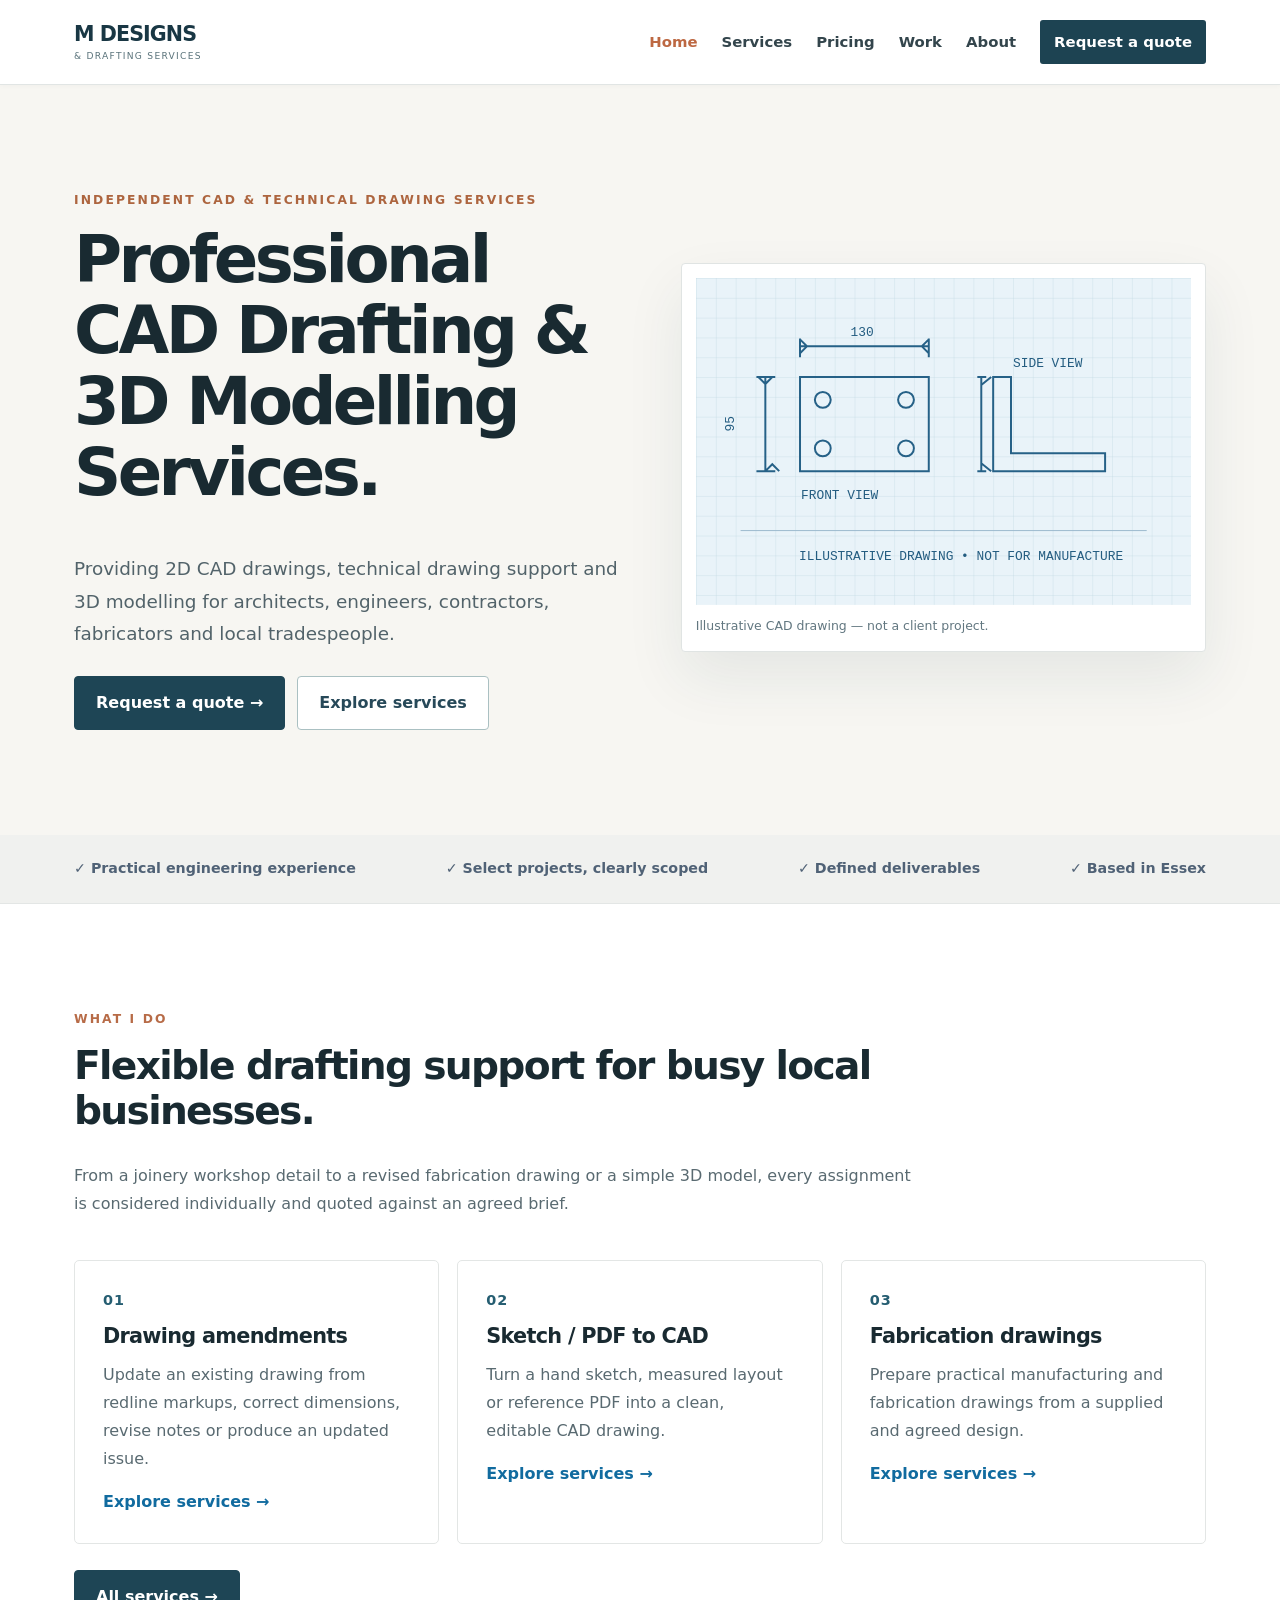
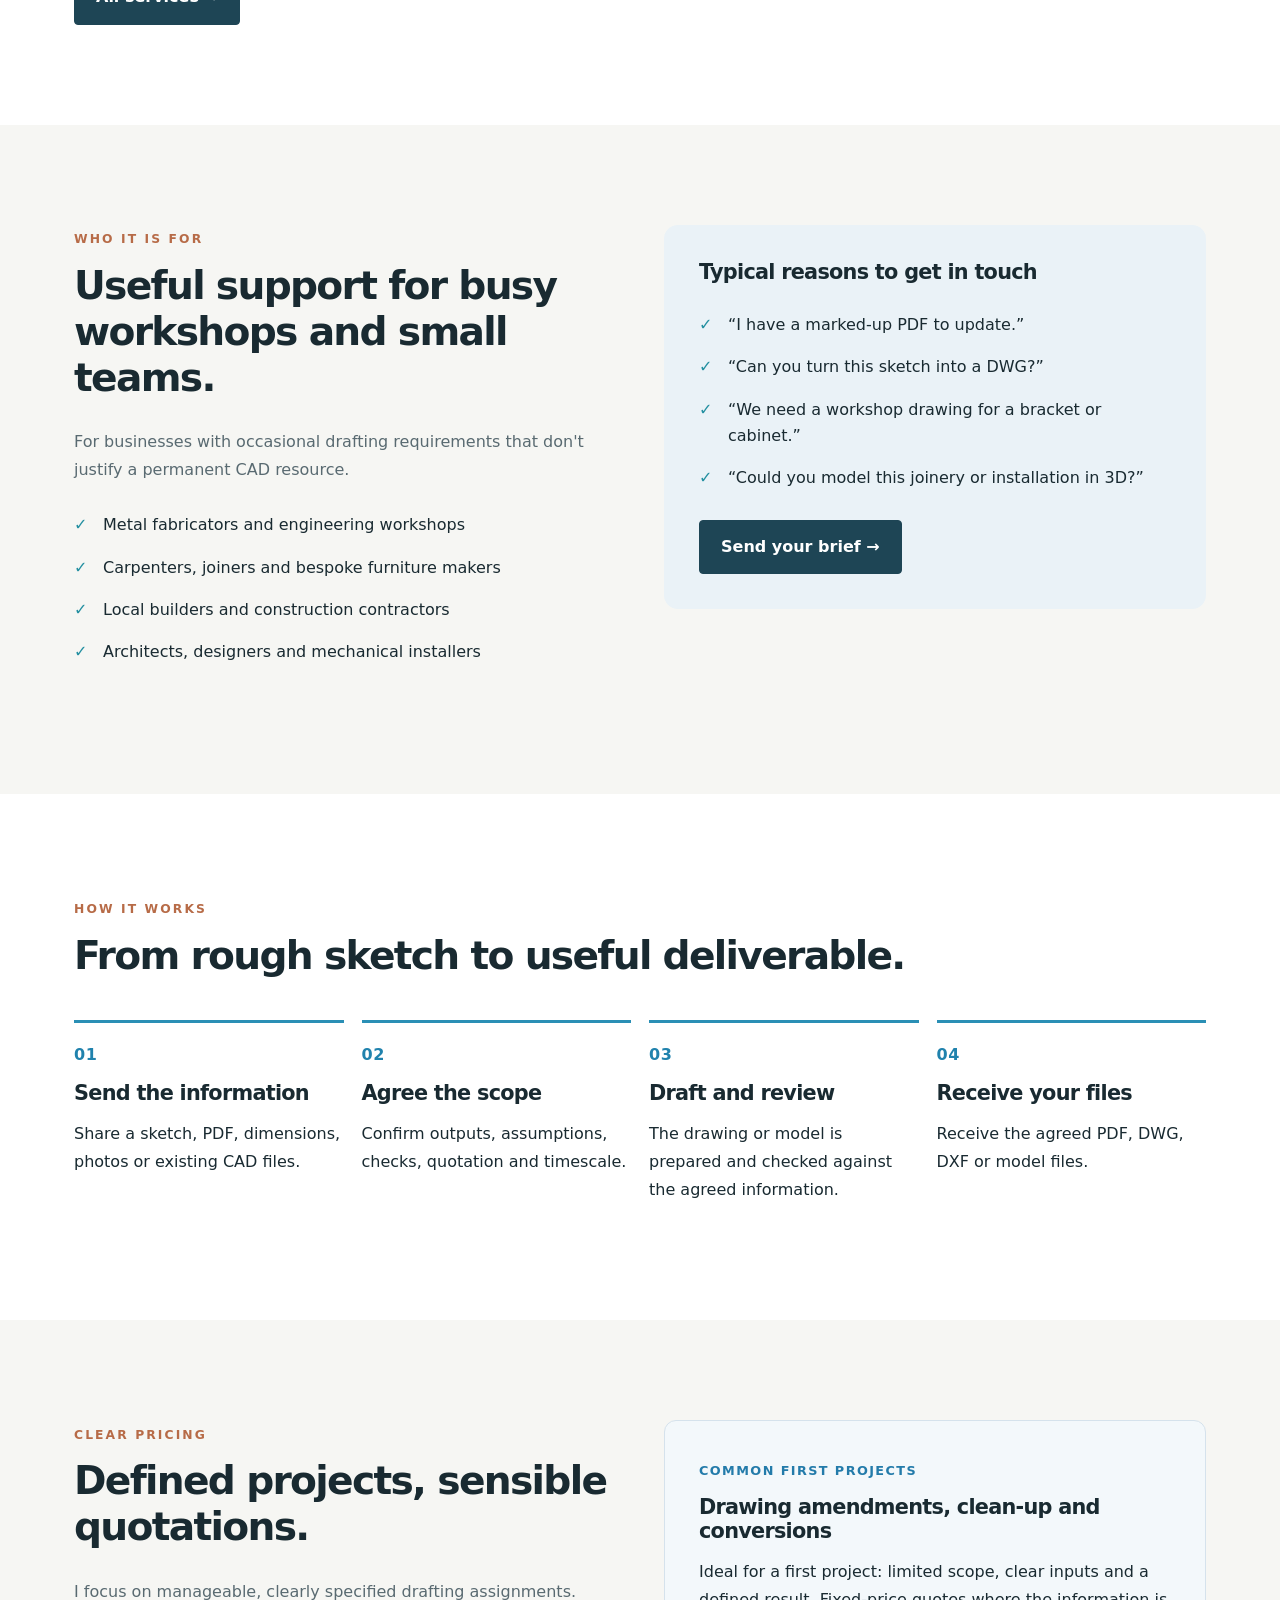
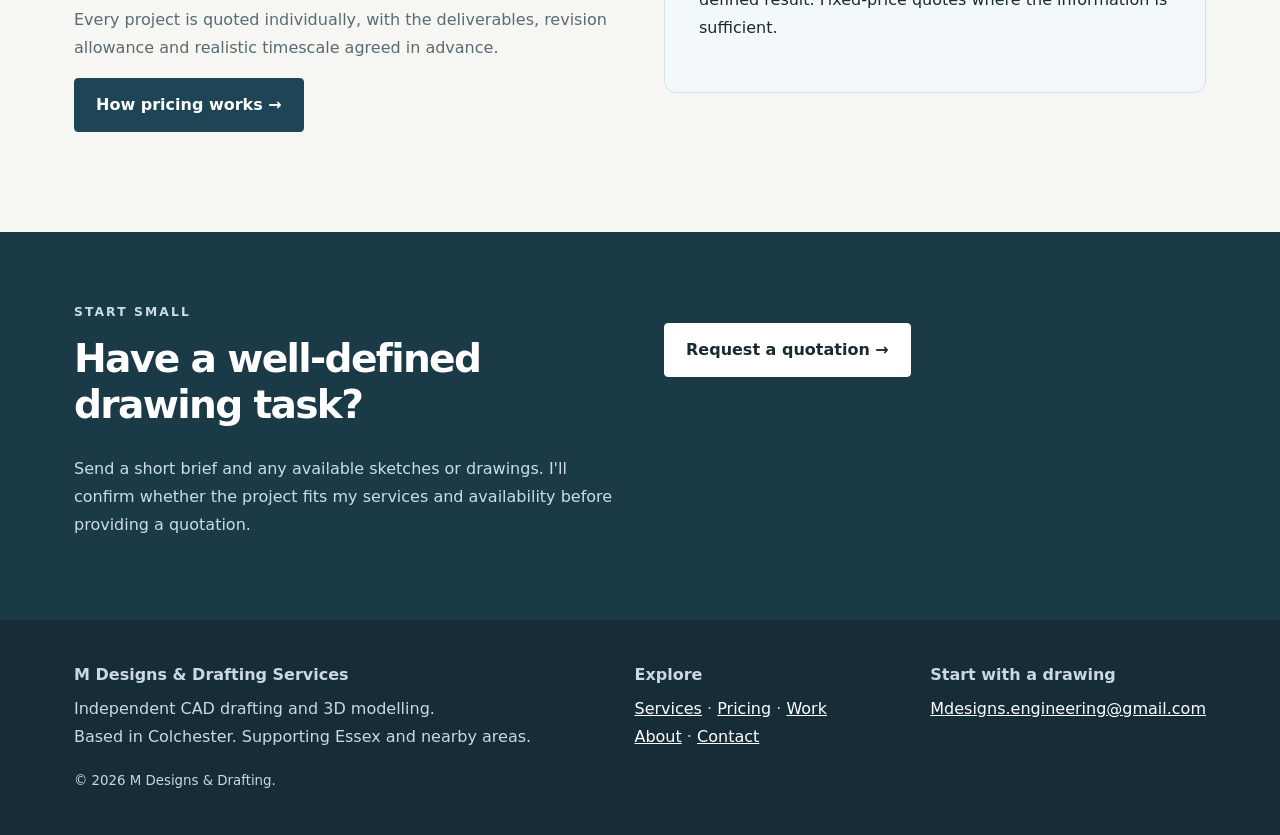
==== index.html @ a8f864fc "Update index.html" ====
<!doctype html>
<html lang="en-GB">

<head>
    <!-- Must stay the first line inside <head> — makes symbols like ✓ → display correctly -->
    <meta charset="utf-8">

<!--
  =====================================================================
  M DESIGNS & DRAFTING — HOME PAGE (index.html)
  =====================================================================
  HOW TO EDIT THIS PAGE
  - Every section is marked with a banner like:   ===== 3. SERVICES =====
  - Use Ctrl+F (Cmd+F on Mac) and search the section name to jump to it.
  - Only change the TEXT between tags, e.g. <h2>change this</h2>
  - Don't delete the < > tags or the class="..." parts — they control the styling.
  - To add another card / list item / step, copy an existing one
    (from its opening tag to its closing tag) and paste it below.

  SECTIONS ON THIS PAGE
    0. Page settings (title, Google description)
    1. Header & menu
    2. Hero (big intro at the top)
    3. Trust bar (ticks strip)
    4. Services (3 cards)
    5. Who it is for
    6. How it works (4 steps)
    7. Pricing teaser
    8. Call to action (dark band)
    9. Footer
  =====================================================================
-->

    <!-- ===== 0. PAGE SETTINGS ===== -->

    <!-- Title shown in the browser tab and Google results -->
    <title>CAD Drafting &amp; 3D Modelling in Essex | M Designs &amp; Drafting</title>

    <!-- Short description shown under the title in Google results -->
    <meta name="description" content="Independent CAD drawing amendments, PDF-to-DWG conversions, fabrication drawings and 3D modelling in Colchester, Essex and nearby areas.">

    <!-- Preview shown when the link is shared (WhatsApp, LinkedIn etc.) -->
    <meta property="og:type" content="website">
    <meta property="og:title" content="CAD Drafting &amp; 3D Modelling in Essex">
    <meta property="og:description" content="Independent CAD drawing amendments, PDF-to-DWG conversions, fabrication drawings and 3D modelling in Colchester, Essex and nearby areas.">
    <meta property="og:url" content="https://m-designs.uk/">

    <!-- Technical settings — leave these alone -->
    <meta name="viewport" content="width=device-width, initial-scale=1">
    <meta name="theme-color" content="#101f31">
    <link rel="canonical" href="https://m-designs.uk/">
    <link rel="stylesheet" href="styles.css">

    <!-- ===== HEADING SIZES ===== -->
    <!-- Adjust these values to change the size of the headings -->

    <style>
        /* Main homepage title */
        .hero h1 {
            font-size: clamp(2.7rem, 5.13vw, 4.86rem);
        }

        /* Section headings */
        h2 {
            font-size: clamp(1.8rem, 3.06vw, 2.7rem);
        }
    </style>

    <script defer src="script.js"></script>
</head>

<body>

    <!-- Accessibility: hidden "skip to content" link for keyboard users — leave alone -->
    <a href="#main"
       style="position:absolute; top:-70px; left:20px; background:white; color:black; z-index:10"
       onfocus="this.style.top='12px'"
       onblur="this.style.top='-70px'">Skip to content</a>


    <!-- ===================================================== -->
    <!-- ===== 1. HEADER & MENU                          ===== -->
    <!-- ===================================================== -->

    <!-- Tip: on other pages, move class="active" to that page's link -->

    <header class="top">
        <div class="container">

            <a href="index.html" class="brand">
                M DESIGNS <span>&amp; Drafting Services</span>
            </a>

            <button type="button" class="menu" aria-expanded="false" aria-label="Toggle navigation">
                Menu ☰
            </button>

            <nav class="nav" aria-label="Main navigation">
                <a href="index.html" class="active">Home</a>
                <a href="services.html">Services</a>
                <a href="pricing.html">Pricing</a>
                <a href="work.html">Work</a>
                <a href="about.html">About</a>
                <a href="contact.html" class="navcta">Request a quote</a>
            </nav>

        </div>
    </header>


    <main id="main">

        <!-- ===================================================== -->
        <!-- ===== 2. HERO (big intro at the top)            ===== -->
        <!-- ===================================================== -->

        <section class="hero">
            <div class="container hero-inner">

                <!-- Left side: text -->

                <div>
                    <p class="eyebrow">
                        Independent CAD &amp; Technical Drawing Services
                    </p>

                    <h1>
                        Professional CAD Drafting &amp; 3D Modelling Services.
                    </h1>

                    <p class="lead">
                        Providing 2D CAD drawings, technical drawing support
                        and 3D modelling for architects, engineers, contractors,
                        fabricators and local tradespeople.
                    </p>

                    <div class="actions">
                        <a href="contact.html" class="btn">Request a quote →</a>
                        <a href="services.html" class="btn ghost">Explore services</a>
                    </div>
                </div>

                <!-- Right side: drawing illustration -->

                <div class="hero-visual">

                    <!-- ---- START OF DRAWING (SVG) — no need to edit ---- -->

                    <svg viewBox="0 0 500 330"
                         xmlns="http://www.w3.org/2000/svg"
                         role="img"
                         aria-label="Illustrative mechanical bracket technical drawing">

                        <defs>
                            <pattern id="grid"
                                     width="20"
                                     height="20"
                                     patternUnits="userSpaceOnUse">

                                <path d="M20 0H0V20"
                                      fill="none"
                                      stroke="#b9d1de"
                                      stroke-width=".6" />
                            </pattern>
                        </defs>

                        <!-- Background + grid -->

                        <rect width="500" height="330" fill="#e9f3f9" />
                        <rect width="500" height="330" fill="url(#grid)" />

                        <!-- Linework -->

                        <g fill="none" stroke="#266187" stroke-width="2">

                            <path d="M105 100h130v95H105z" />

                            <circle cx="128" cy="123" r="8" />
                            <circle cx="212" cy="123" r="8" />
                            <circle cx="128" cy="172" r="8" />
                            <circle cx="212" cy="172" r="8" />

                            <path d="M300 195v-95h18v77h95v18z" />

                            <path d="M105 80v-19m130 19v-19M105 69h130m-130-7l7 7-7 7m130-14l-7 7 7 7M80 100H61m19 95H61m9-95v95m-7-95l7 7 7-7m-7 95l7-7 7 7" />

                            <path d="M288 195v-95m-4 0h9m-9 95h9m5-95l-10 8m0 79l10 8" />

                        </g>

                        <!-- Text labels on the drawing -->

                        <g fill="#235c80" font-family="monospace" font-size="13">

                            <text x="156" y="59">130</text>

                            <text x="38" y="155"
                                  transform="rotate(-90 38 155)">95</text>

                            <text x="320" y="90">SIDE VIEW</text>

                            <text x="106" y="223">FRONT VIEW</text>

                            <text x="104" y="285">
                                ILLUSTRATIVE DRAWING • NOT FOR MANUFACTURE
                            </text>

                        </g>

                        <path d="M45 255h410" stroke="#9bbace" />

                    </svg>

                    <!-- ---- END OF DRAWING ---- -->

                    <p>Illustrative CAD drawing — not a client project.</p>

                </div>

            </div>
        </section>


        <!-- ===================================================== -->
        <!-- ===== 3. TRUST BAR (ticks strip)                ===== -->
        <!-- ===================================================== -->

        <div class="trust">
            <div class="container">

                <span>✓ Practical engineering experience</span>
                <span>✓ Select projects, clearly scoped</span>
                <span>✓ Defined deliverables</span>
                <span>✓ Based in Essex</span>

            </div>
        </div>


        <!-- ===================================================== -->
        <!-- ===== 4. SERVICES (3 cards)                     ===== -->
        <!-- ===================================================== -->

        <section class="section">
            <div class="container">

                <div class="section-head">

                    <p class="eyebrow">What I do</p>

                    <h2>
                        Flexible drafting support for busy local businesses.
                    </h2>

                    <p class="muted">
                        From a joinery workshop detail to a revised fabrication
                        drawing or a simple 3D model, every assignment is
                        considered individually and quoted against an agreed brief.
                    </p>

                </div>

                <div class="cards">

                    <!-- Card 1 -->

                    <article class="card">

                        <div class="number">01</div>

                        <h3>Drawing amendments</h3>

                        <p>
                            Update an existing drawing from redline markups,
                            correct dimensions, revise notes or produce
                            an updated issue.
                        </p>

                        <a class="more" href="services.html">
                            Explore services →
                        </a>

                    </article>

                    <!-- Card 2 -->

                    <article class="card">

                        <div class="number">02</div>

                        <h3>Sketch / PDF to CAD</h3>

                        <p>
                            Turn a hand sketch, measured layout or reference
                            PDF into a clean, editable CAD drawing.
                        </p>

                        <a class="more" href="services.html">
                            Explore services →
                        </a>

                    </article>

                    <!-- Card 3 -->

                    <article class="card">

                        <div class="number">03</div>

                        <h3>Fabrication drawings</h3>

                        <p>
                            Prepare practical manufacturing and fabrication
                            drawings from a supplied and agreed design.
                        </p>

                        <a class="more" href="services.html">
                            Explore services →
                        </a>

                    </article>

                </div>

                <div class="actions">
                    <a href="services.html" class="btn">All services →</a>
                </div>

            </div>
        </section>


        <!-- ===================================================== -->
        <!-- ===== 5. WHO IT IS FOR                          ===== -->
        <!-- ===================================================== -->

        <section class="section alt">
            <div class="container grid2">

                <!-- Left column -->

                <div>

                    <p class="eyebrow">Who it is for</p>

                    <h2>
                        Useful support for busy workshops and small teams.
                    </h2>

                    <p class="muted">
                        For businesses with occasional drafting requirements
                        that don't justify a permanent CAD resource.
                    </p>

                    <ul class="ticks">

                        <li>Metal fabricators and engineering workshops</li>

                        <li>Carpenters, joiners and bespoke furniture makers</li>

                        <li>Local builders and construction contractors</li>

                        <li>Architects, designers and mechanical installers</li>

                    </ul>

                </div>

                <!-- Right column (shaded box) -->

                <div class="band">

                    <h3>Typical reasons to get in touch</h3>

                    <ul class="ticks">

                        <li>“I have a marked-up PDF to update.”</li>

                        <li>“Can you turn this sketch into a DWG?”</li>

                        <li>“We need a workshop drawing for a bracket or cabinet.”</li>

                        <li>“Could you model this joinery or installation in 3D?”</li>

                    </ul>

                    <a class="btn" href="contact.html">
                        Send your brief →
                    </a>

                </div>

            </div>
        </section>


        <!-- ===================================================== -->
        <!-- ===== 6. HOW IT WORKS (4 steps)                 ===== -->
        <!-- ===================================================== -->

        <section class="section">
            <div class="container">

                <div class="section-head">

                    <p class="eyebrow">How it works</p>

                    <h2>From rough sketch to useful deliverable.</h2>

                </div>

                <div class="steps">

                    <!-- Step 1 -->

                    <div class="step">

                        <h3>Send the information</h3>

                        <p>
                            Share a sketch, PDF, dimensions, photos
                            or existing CAD files.
                        </p>

                    </div>

                    <!-- Step 2 -->

                    <div class="step">

                        <h3>Agree the scope</h3>

                        <p>
                            Confirm outputs, assumptions, checks,
                            quotation and timescale.
                        </p>

                    </div>

                    <!-- Step 3 -->

                    <div class="step">

                        <h3>Draft and review</h3>

                        <p>
                            The drawing or model is prepared and checked
                            against the agreed information.
                        </p>

                    </div>

                    <!-- Step 4 -->

                    <div class="step">

                        <h3>Receive your files</h3>

                        <p>
                            Receive the agreed PDF, DWG, DXF or model files.
                        </p>

                    </div>

                </div>

            </div>
        </section>


        <!-- ===================================================== -->
        <!-- ===== 7. PRICING TEASER                         ===== -->
        <!-- ===================================================== -->

        <section class="section alt">
            <div class="container grid2">

                <!-- Left column -->

                <div>

                    <p class="eyebrow">Clear pricing</p>

                    <h2>Defined projects, sensible quotations.</h2>

                    <p class="muted">
                        I focus on manageable, clearly specified drafting
                        assignments. Every project is quoted individually,
                        with the deliverables, revision allowance and
                        realistic timescale agreed in advance.
                    </p>

                    <a class="btn" href="pricing.html">
                        How pricing works →
                    </a>

                </div>

                <!-- Right column (box) -->

                <div class="contactbox">

                    <p class="label">Common first projects</p>

                    <h3>Drawing amendments, clean-up and conversions</h3>

                    <p>
                        Ideal for a first project: limited scope,
                        clear inputs and a defined result. Fixed-price
                        quotes where the information is sufficient.
                    </p>

                </div>

            </div>
        </section>


        <!-- ===================================================== -->
        <!-- ===== 8. CALL TO ACTION (dark band)             ===== -->
        <!-- ===================================================== -->

        <section class="cta">
            <div class="container grid2">

                <div>

                    <p class="eyebrow">Start small</p>

                    <h2>Have a well-defined drawing task?</h2>

                    <p>
                        Send a short brief and any available sketches
                        or drawings. I'll confirm whether the project
                        fits my services and availability before
                        providing a quotation.
                    </p>

                </div>

                <div class="actions">

                    <a class="btn light" href="contact.html">
                        Request a quotation →
                    </a>

                </div>

            </div>
        </section>

    </main>


    <!-- ===================================================== -->
    <!-- ===== 9. FOOTER                                 ===== -->
    <!-- ===================================================== -->

    <footer class="footer">
        <div class="container footer-inner">

            <!-- Column 1: business name -->

            <div>

                <strong>M Designs &amp; Drafting Services</strong>

                <p>
                    Independent CAD drafting and 3D modelling.<br>
                    Based in Colchester. Supporting Essex and nearby areas.
                </p>

                <!-- The year updates automatically (script.js) -->

                <small>
                    © <span id="year">2026</span> M Designs &amp; Drafting.
                </small>

            </div>

            <!-- Column 2: links -->

            <div>

                <strong>Explore</strong>

                <p>
                    <a href="services.html">Services</a> ·
                    <a href="pricing.html">Pricing</a> ·
                    <a href="work.html">Work</a><br>
                    <a href="about.html">About</a> ·
                    <a href="contact.html">Contact</a>
                </p>

            </div>

            <!-- Column 3: email -->

            <div>

                <strong>Start with a drawing</strong>

                <p>
                    <a href="mailto:Mdesigns.engineering@gmail.com">
                        Mdesigns.engineering@gmail.com
                    </a>
                </p>

            </div>

        </div>
    </footer>

</body>

</html>
---- styles.css ----
:root{--bg:#f5f7fa;--white:#fff;--ink:#182638;--muted:#526276;--navy:#101f31;--blue:#2972a5;--accent:#6ac7cc;--line:#dfe6ed;--max:1160px}*{box-sizing:border-box}html{scroll-behavior:smooth}body{margin:0;color:var(--ink);font:16px/1.65 system-ui,-apple-system,'Segoe UI',sans-serif;background:var(--white)}a{color:inherit}a:focus-visible,button:focus-visible{outline:3px solid var(--accent);outline-offset:3px}.container{max-width:var(--max);margin:auto;padding:0 24px}.eyebrow{text-transform:uppercase;letter-spacing:.16em;font-weight:800;color:#237baa;font-size:.76rem}h1,h2,h3{line-height:1.17;letter-spacing:-.035em;margin:0 0 .7em}h1{font-size:clamp(2.45rem,5.8vw,5.1rem);max-width:830px}h2{font-size:clamp(2rem,3.4vw,3rem)}h3{font-size:1.3rem}p{margin:.4em 0 1em}.lead{font-size:1.18rem;max-width:660px;color:#d2e1ef}.muted{color:var(--muted)}.btn{display:inline-flex;align-items:center;gap:.55rem;border-radius:7px;background:var(--blue);color:white;text-decoration:none;padding:12px 20px;font-weight:750;border:1px solid var(--blue)}.btn:hover{background:#185a8b}.btn.ghost{background:transparent;border-color:#7a95b2}.btn.ghost:hover{background:#203a55}.btn.light{color:var(--ink);background:white;border-color:white}.actions{display:flex;gap:12px;flex-wrap:wrap;margin-top:26px}.top{background:var(--navy);position:sticky;top:0;z-index:5;border-bottom:1px solid #29435d}.top .container{min-height:76px;display:flex;justify-content:space-between;align-items:center;gap:20px}.brand{font-weight:850;letter-spacing:-.03em;text-decoration:none;color:#fff;font-size:1.15rem;line-height:1.1}.brand span{display:block;font-weight:450;letter-spacing:.16em;text-transform:uppercase;font-size:.57rem;color:#b5c6d7;margin-top:5px}.nav{display:flex;gap:24px;align-items:center}.nav a{text-decoration:none;color:#dce8f4;font-size:.93rem;font-weight:600}.nav a.active,.nav a:hover{color:#7ed4e5}.nav .navcta{color:#fff;background:#236b9b;padding:10px 14px;border-radius:6px}.menu{display:none;color:white;background:none;border:1px solid #8194a7;border-radius:4px;padding:8px 11px}.hero{background:radial-gradient(circle at 90% 8%,#285277 0,transparent 35%),linear-gradient(125deg,#101f31,#182f49);color:#fff;padding:100px 0 86px;overflow:hidden}.hero-inner{display:grid;grid-template-columns:1.2fr .8fr;align-items:center;gap:55px}.hero .eyebrow{color:#8ce1e8}.hero-visual{border:1px solid #50718b;background:#203850;border-radius:16px;padding:22px;box-shadow:0 20px 55px #030b1566}.hero-visual svg{width:100%;display:block}.hero-visual p{font-size:.78rem;color:#bdd1e2;margin:10px 0 0}.trust{border-bottom:1px solid var(--line);background:#f8fafc}.trust .container{display:flex;gap:32px;flex-wrap:wrap;padding-top:22px;padding-bottom:22px;color:#506276;font-size:.89rem;font-weight:700}.section{padding:88px 0}.section.alt{background:var(--bg)}.section.navy{background:var(--navy);color:#fff}.section-head{max-width:750px;margin-bottom:32px}.cards{display:grid;grid-template-columns:repeat(3,1fr);gap:18px}.card{background:white;border:1px solid var(--line);padding:28px;border-radius:12px;box-shadow:0 12px 35px #11253d08}.card h3{margin:12px 0}.card p{color:var(--muted)}.card .number{color:var(--blue);font-weight:900;font-size:.9rem;letter-spacing:.07em}.card a.more{color:#116b9f;font-weight:750;text-decoration:none}.card a.more:hover{text-decoration:underline}.grid2{display:grid;grid-template-columns:1fr 1fr;gap:48px;align-items:start}.ticks{list-style:none;margin:20px 0;padding:0}.ticks li{padding:8px 0 8px 29px;position:relative}.ticks li:before{content:'✓';font-weight:900;color:#238fa0;position:absolute;left:0}.steps{counter-reset:step;display:grid;grid-template-columns:repeat(4,1fr);gap:18px}.step{border-top:3px solid #2a8fb5;padding-top:19px}.step:before{counter-increment:step;content:'0' counter(step);display:block;font-weight:900;color:#2082ad;letter-spacing:.04em;margin-bottom:12px}.price{font-weight:850;font-size:2rem;color:#102f4f}.note{font-size:.88rem;color:#65758a}.band{background:#eaf2f7;padding:35px;border-radius:14px}.cta{background:#12314c;color:white;padding:65px 0}.cta p{color:#cadce9}.footer{background:#0b1725;color:#cbd7e3;padding:42px 0}.footer a{color:#fff}.footer-inner{display:flex;justify-content:space-between;gap:25px;flex-wrap:wrap}.subhero{background:linear-gradient(110deg,#112236,#1e4567);padding:80px 0;color:white}.subhero h1{font-size:clamp(2.3rem,5vw,4rem)}.subhero p{color:#d4e1ef;max-width:710px;font-size:1.12rem}.breadcrumb{font-size:.8rem;color:#acc9de;margin-bottom:25px}.breadcrumb a{color:inherit}.pill{display:inline-block;background:#e4f2f4;color:#16657d;border-radius:50px;padding:5px 12px;font-weight:750;font-size:.79rem}.mini{font-size:.86rem;color:#718095}details{background:white;border:1px solid var(--line);border-radius:9px;margin:10px 0;padding:19px 22px}summary{font-weight:750;cursor:pointer}details p{color:var(--muted)}.contactbox{padding:34px;background:#f3f8fb;border:1px solid #d5e2ec;border-radius:12px}.email{font-weight:850;color:#176a9b;overflow-wrap:anywhere}.mock-drawing{width:100%;background:#eef5fa;border:1px solid #dce7ee;border-radius:12px;display:block}.label{font-size:.8rem;font-weight:800;color:#237baa;text-transform:uppercase;letter-spacing:.11em}.legal{font-size:.86rem;color:#66758a}.scope{border-left:4px solid #2c8eaa;padding:10px 0 10px 22px;background:#f3f8fb;margin-top:22px}.portfolio{display:grid;grid-template-columns:repeat(2,1fr);gap:22px}.portfolio .card{padding:0;overflow:hidden}.portfolio .copy{padding:22px}.portfolio .drawing-preview{padding:20px;background:#e9f2f8}.portfolio .drawing-preview svg{display:block;width:100%}@media(max-width:900px){.hero-inner,.grid2{grid-template-columns:1fr}.hero-visual{max-width:530px}.cards,.steps{grid-template-columns:repeat(2,1fr)}}@media(max-width:650px){.container{padding:0 18px}.top .container{min-height:65px}.menu{display:block}.nav{display:none;position:absolute;left:0;right:0;top:65px;flex-direction:column;align-items:stretch;background:#122b44;padding:20px;gap:14px}.nav.open{display:flex}.nav a{padding:7px}.hero{padding:64px 0}.section{padding:58px 0}.cards,.steps,.portfolio{grid-template-columns:1fr}.trust .container{gap:12px}.band{padding:22px}}

/* Reference-inspired editorial direction: light, crisp, image led. Original styling. */
:root{--ink:#192a31;--muted:#596a71;--navy:#17303d;--blue:#255d71;--accent:#c47550;--bg:#f5f4f1;--line:#e3e6e5;--max:1180px}
body{font-family:Inter,ui-sans-serif,system-ui,-apple-system,"Segoe UI",sans-serif;background:#fff;color:var(--ink)}
.top{background:#fff;border-bottom:1px solid #e1e5e4;box-shadow:0 1px 5px #12253008}
.top .container{min-height:84px}
.brand{font-size:1.29rem;color:#193744;letter-spacing:-.045em}.brand span{color:#59727a;letter-spacing:.14em}
.nav a{color:#33454c}.nav a.active,.nav a:hover{color:#bd6842}.nav .navcta{background:#1d4352;color:#fff;border-radius:3px}
.eyebrow{color:#b76b47;font-size:.77rem;letter-spacing:.17em}
h1{letter-spacing:-.055em;line-height:1.08}h2{letter-spacing:-.043em}p{line-height:1.75}
.hero{background:#f7f6f2;color:var(--ink);padding:100px 0 105px}
.hero h1{font-size:clamp(3.0rem,5.7vw,5.4rem);max-width:850px}
.hero .eyebrow{color:#ad653f}.hero .lead{color:#52636a;font-size:1.15rem}
.hero-inner{grid-template-columns:1.02fr .98fr;gap:60px}
.hero-visual{border:1px solid #e0e4e3;background:#fff;padding:14px;border-radius:4px;box-shadow:0 26px 60px #18394515}
.hero-visual p{color:#627780}.btn{border-radius:4px;background:#1e4555;border-color:#1e4555;box-shadow:none;padding:13px 21px}.btn.ghost{border:1px solid #aac0c2;color:#274959;background:#fff}.btn.ghost:hover{background:#e6edef}
.trust{background:#f0f1ef}.trust .container{justify-content:space-between}
.section{padding:100px 0}.section.alt{background:#f6f6f3}.section-head{max-width:850px;margin-bottom:42px}
.card{border-radius:5px;box-shadow:none}.card:hover{box-shadow:0 14px 32px #1b37400f}
.subhero{background:#f5f4f1;color:var(--ink);padding:84px 0 90px}.subhero p{color:#53666d}.subhero h1{font-size:clamp(3rem,6vw,5rem);max-width:900px}.breadcrumb{color:#637982}
.cta{background:#1b3a48}.footer{background:#162d38}
/* Image-led services page */
.reference-hero{background:#f7f6f2;padding:82px 0 92px}
.reference-layout{display:grid;grid-template-columns:1.05fr .95fr;gap:65px;align-items:center}
.reference-hero h1{font-size:clamp(3.1rem,5.2vw,5.1rem);max-width:720px;margin:.24em 0}
.reference-hero .intro{font-size:1.17rem;color:#5a696e;max-width:640px}
.reference-hero .hero-picture{background:#e7eceb;border:1px solid #d6dfdf;box-shadow:0 26px 55px #243c4618;padding:12px;position:relative}
.reference-hero .hero-picture img{display:block;width:100%}.reference-hero .picture-label{position:absolute;bottom:20px;left:20px;background:#fff;padding:8px 12px;color:#45606d;font-size:.77rem;font-weight:700;letter-spacing:.06em}
.service-section{padding:94px 0}.service-head{max-width:750px;margin-bottom:38px}.service-head h2{font-size:clamp(2.2rem,4vw,3.5rem);margin:.2em 0}
.service-gallery{display:grid;grid-template-columns:repeat(3,1fr);gap:28px}
.service-tile{border:1px solid #e2e5e5;background:#fff;overflow:hidden;display:flex;flex-direction:column}
.service-tile img{width:100%;display:block;aspect-ratio:440/320;object-fit:cover;background:#eff3f3}
.service-tile .tile-copy{padding:25px 25px 29px;display:flex;flex-direction:column;flex:1}
.service-tile .tile-copy h3{font-size:1.36rem;letter-spacing:-.025em;margin:0 0 9px}
.service-tile .tile-copy p{font-size:.94rem;color:#56686f;margin:0 0 15px}
.service-tile ul{padding:0;margin:0 0 22px;list-style:none;color:#41545d;font-size:.86rem}
.service-tile li{padding:4px 0 4px 16px;position:relative}.service-tile li:before{content:'•';position:absolute;left:0;color:#b36947}
.service-tile a{margin-top:auto;color:#a45431;font-weight:800;font-size:.92rem;text-decoration:none}
.service-tile a:hover{text-decoration:underline}
.steps-area{background:#f5f4f1;padding:88px 0}.steps-area .steps{margin-top:38px}.steps-area .step{border-color:#b96b47}
.brief-panel{display:grid;grid-template-columns:1fr 1fr;gap:65px;align-items:center;padding:80px 0}
.brief-panel h2{font-size:clamp(2.1rem,3.5vw,3.5rem)}
@media(max-width:900px){.reference-layout{grid-template-columns:1fr}.reference-hero .hero-picture{max-width:650px}.service-gallery{grid-template-columns:repeat(2,1fr)}.hero-inner{grid-template-columns:1fr}}
@media(max-width:650px){.top .container{min-height:66px}.menu{color:#163543;border-color:#abbec0}.nav{background:#fff;border-bottom:1px solid #ddd}.nav a{color:#203e4b}.hero,.reference-hero{padding:55px 0}.reference-layout{gap:30px}.service-section{padding:58px 0}.service-gallery{grid-template-columns:1fr}.brief-panel{grid-template-columns:1fr;gap:20px}.section{padding:64px 0}}
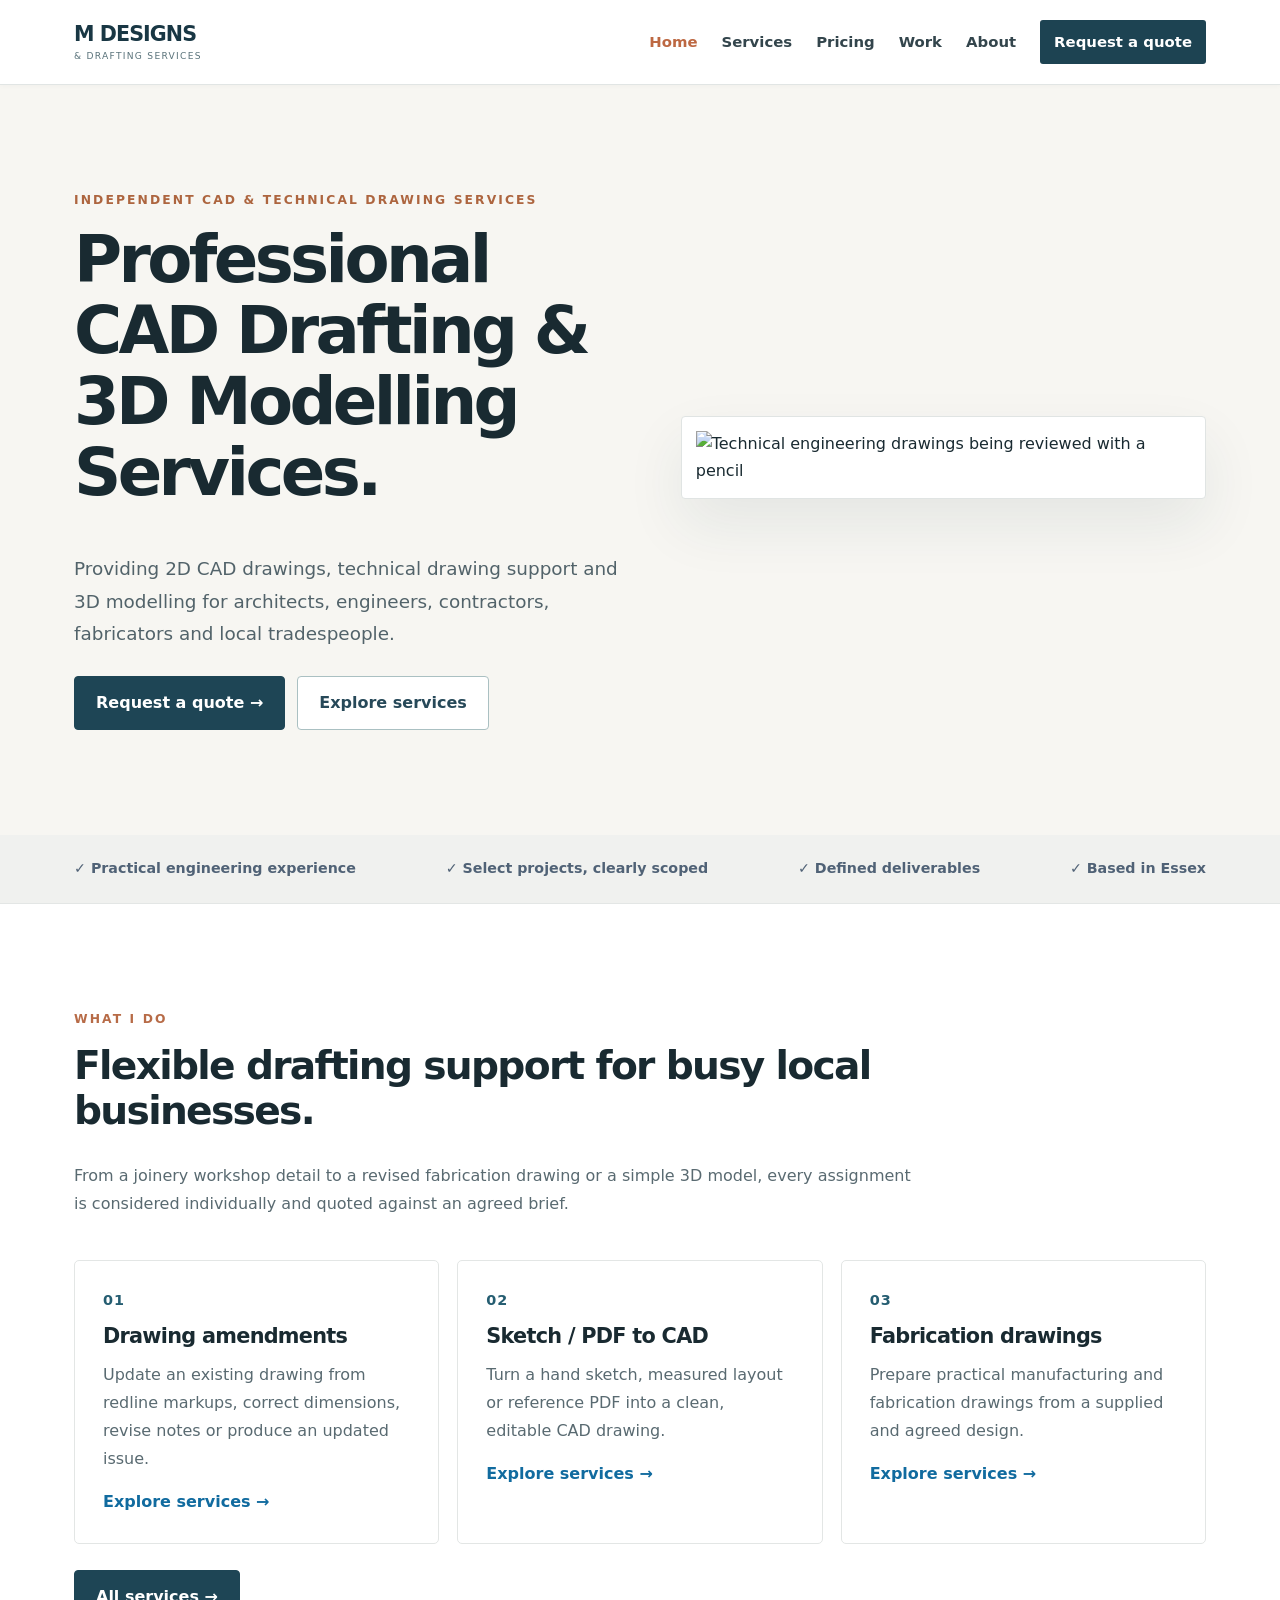
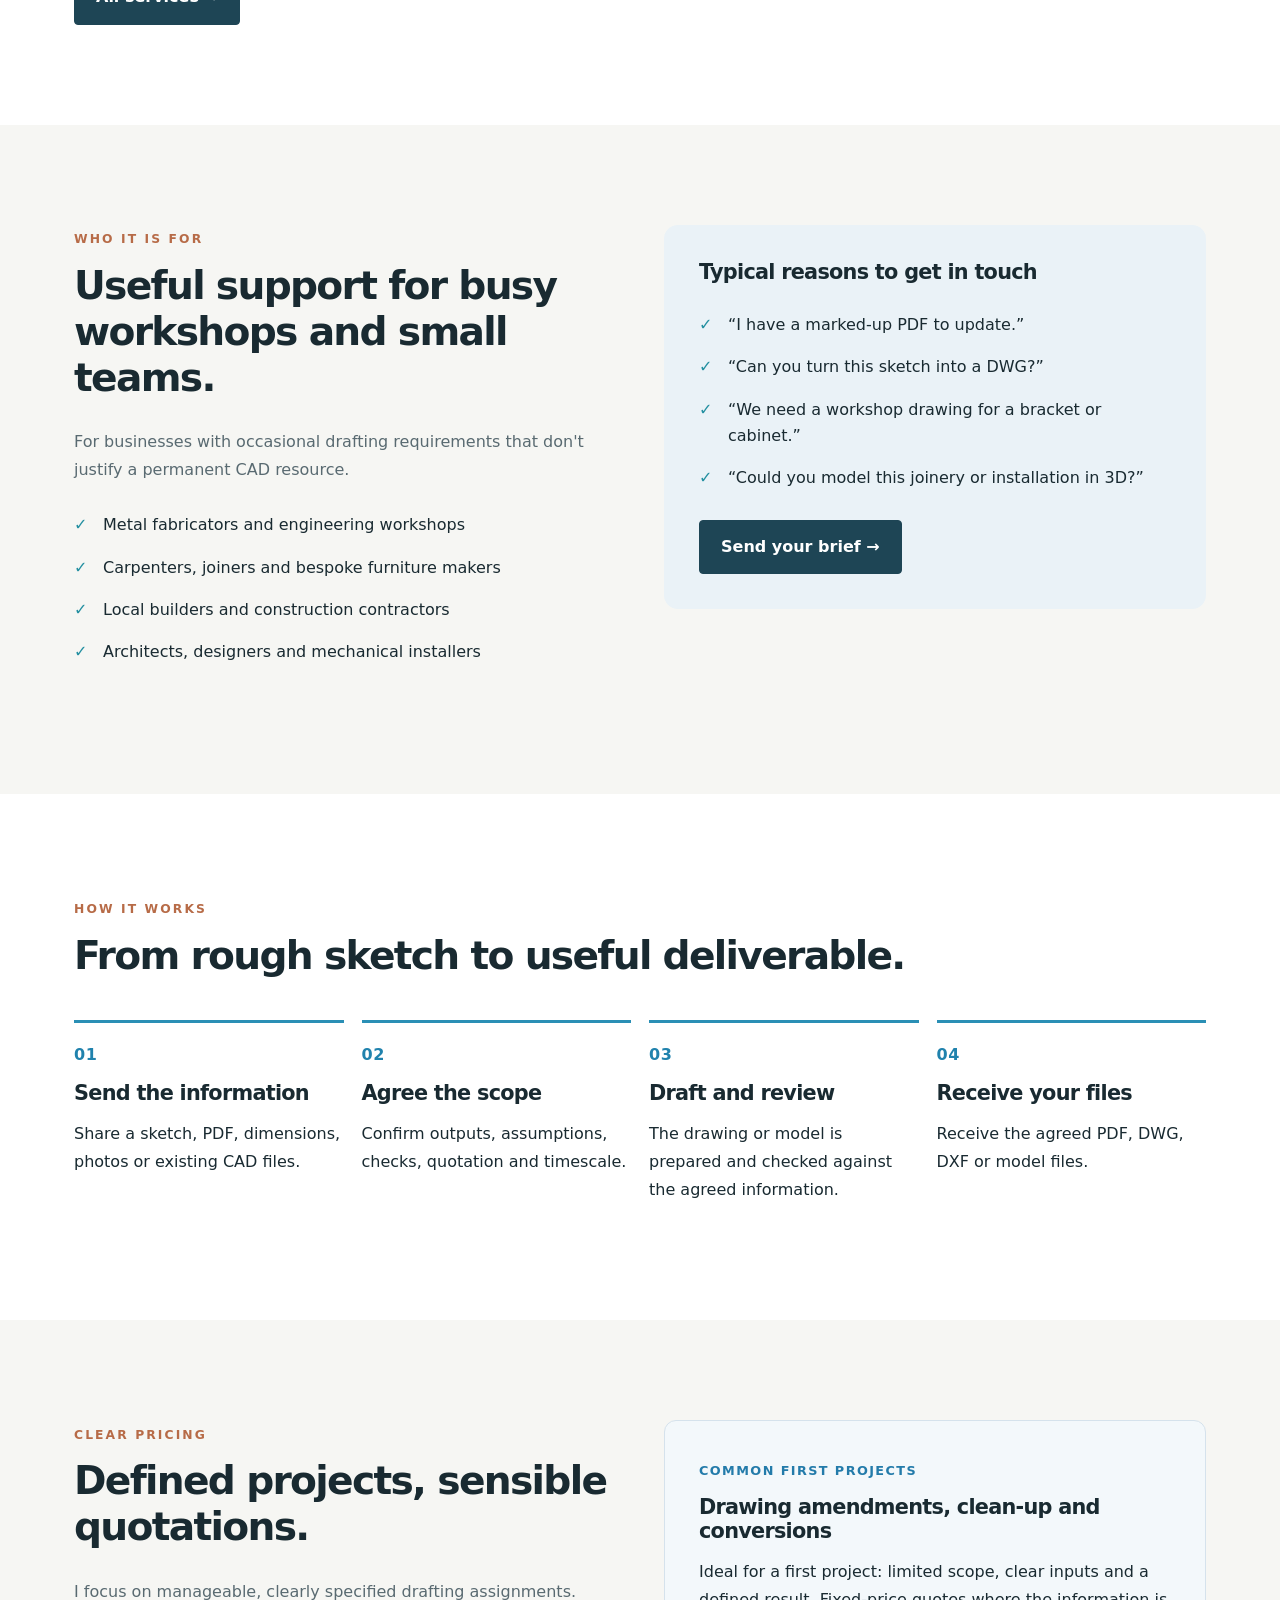
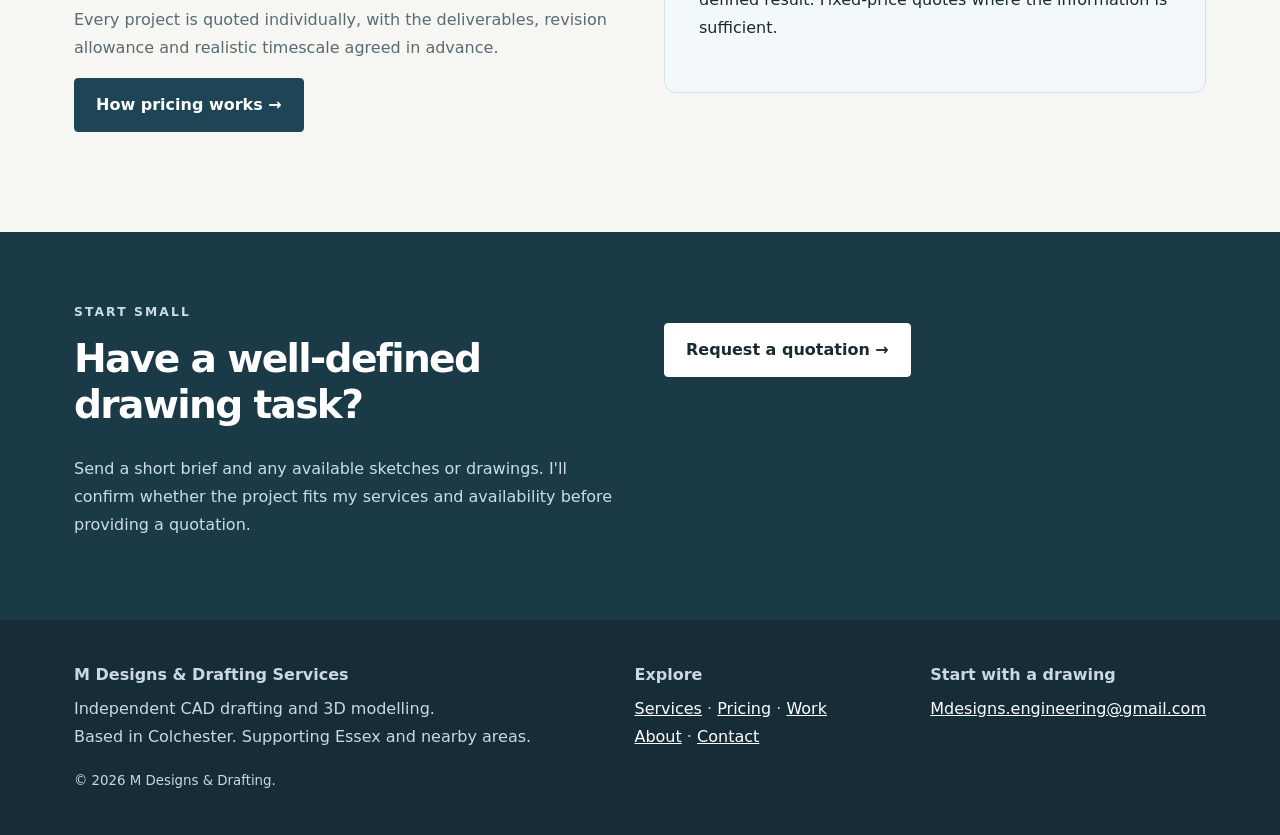
==== commit 6f3459b9: "Update index.html" ====
--- a/index.html
+++ b/index.html
@@ -3,59 +3,54 @@
 <html lang="en-GB">
 
 <head>
-    <!-- Must stay the first line inside <head> — makes symbols like ✓ → display correctly -->
     <meta charset="utf-8">
 
-<!--
-  =====================================================================
-  M DESIGNS & DRAFTING — HOME PAGE (index.html)
-  =====================================================================
-  HOW TO EDIT THIS PAGE
-  - Every section is marked with a banner like:   ===== 3. SERVICES =====
-  - Use Ctrl+F (Cmd+F on Mac) and search the section name to jump to it.
-  - Only change the TEXT between tags, e.g. <h2>change this</h2>
-  - Don't delete the < > tags or the class="..." parts — they control the styling.
-  - To add another card / list item / step, copy an existing one
-    (from its opening tag to its closing tag) and paste it below.
-
-  SECTIONS ON THIS PAGE
-    0. Page settings (title, Google description)
-    1. Header & menu
-    2. Hero (big intro at the top)
-    3. Trust bar (ticks strip)
-    4. Services (3 cards)
-    5. Who it is for
-    6. How it works (4 steps)
-    7. Pricing teaser
-    8. Call to action (dark band)
-    9. Footer
-  =====================================================================
--->
+    <!-- =====================================================
+         M DESIGNS & DRAFTING — HOME PAGE (index.html)
+         =====================================================
+
+         HOW TO EDIT THIS PAGE
+
+         - Use Ctrl+F to find the section you want to edit.
+         - Change the text between the HTML tags.
+         - Keep the existing class names and HTML structure.
+
+         SECTIONS:
+         0. Page settings
+         1. Header & menu
+         2. Hero / main introduction
+         3. Trust bar
+         4. Services
+         5. Who it is for
+         6. How it works
+         7. Pricing
+         8. Call to action
+         9. Footer
+    ====================================================== -->
+
 
     <!-- ===== 0. PAGE SETTINGS ===== -->
 
-    <!-- Title shown in the browser tab and Google results -->
     <title>CAD Drafting &amp; 3D Modelling in Essex | M Designs &amp; Drafting</title>
 
-    <!-- Short description shown under the title in Google results -->
     <meta name="description" content="Independent CAD drawing amendments, PDF-to-DWG conversions, fabrication drawings and 3D modelling in Colchester, Essex and nearby areas.">
 
-    <!-- Preview shown when the link is shared (WhatsApp, LinkedIn etc.) -->
     <meta property="og:type" content="website">
     <meta property="og:title" content="CAD Drafting &amp; 3D Modelling in Essex">
     <meta property="og:description" content="Independent CAD drawing amendments, PDF-to-DWG conversions, fabrication drawings and 3D modelling in Colchester, Essex and nearby areas.">
     <meta property="og:url" content="https://m-designs.uk/">
 
-    <!-- Technical settings — leave these alone -->
     <meta name="viewport" content="width=device-width, initial-scale=1">
     <meta name="theme-color" content="#101f31">
+
     <link rel="canonical" href="https://m-designs.uk/">
     <link rel="stylesheet" href="styles.css">
 
+
     <!-- ===== HEADING SIZES ===== -->
-    <!-- Adjust these values to change the size of the headings -->
 
     <style>
+
         /* Main homepage title */
         .hero h1 {
             font-size: clamp(2.7rem, 5.13vw, 4.86rem);
@@ -65,62 +60,86 @@
         h2 {
             font-size: clamp(1.8rem, 3.06vw, 2.7rem);
         }
+
+        /* Main homepage photograph */
+        .hero-visual img {
+            display: block;
+            width: 100%;
+            height: auto;
+        }
+
     </style>
 
     <script defer src="script.js"></script>
+
 </head>
 
+
 <body>
 
-    <!-- Accessibility: hidden "skip to content" link for keyboard users — leave alone -->
+    <!-- Accessibility: skip to main content -->
+
     <a href="#main"
        style="position:absolute; top:-70px; left:20px; background:white; color:black; z-index:10"
        onfocus="this.style.top='12px'"
-       onblur="this.style.top='-70px'">Skip to content</a>
+       onblur="this.style.top='-70px'">
+        Skip to content
+    </a>
 
 
     <!-- ===================================================== -->
     <!-- ===== 1. HEADER & MENU                          ===== -->
     <!-- ===================================================== -->
 
-    <!-- Tip: on other pages, move class="active" to that page's link -->
-
     <header class="top">
+
         <div class="container">
 
             <a href="index.html" class="brand">
                 M DESIGNS <span>&amp; Drafting Services</span>
             </a>
 
-            <button type="button" class="menu" aria-expanded="false" aria-label="Toggle navigation">
+            <button type="button"
+                    class="menu"
+                    aria-expanded="false"
+                    aria-label="Toggle navigation">
+
                 Menu ☰
+
             </button>
 
             <nav class="nav" aria-label="Main navigation">
+
                 <a href="index.html" class="active">Home</a>
                 <a href="services.html">Services</a>
                 <a href="pricing.html">Pricing</a>
                 <a href="work.html">Work</a>
                 <a href="about.html">About</a>
                 <a href="contact.html" class="navcta">Request a quote</a>
+
             </nav>
 
         </div>
+
     </header>
 
 
     <main id="main">
 
-        <!-- ===================================================== -->
-        <!-- ===== 2. HERO (big intro at the top)            ===== -->
+
+        <!-- ===================================================== -->
+        <!-- ===== 2. HERO / MAIN INTRODUCTION              ===== -->
         <!-- ===================================================== -->
 
         <section class="hero">
+
             <div class="container hero-inner">
 
-                <!-- Left side: text -->
+
+                <!-- LEFT SIDE: MAIN TITLE AND INTRODUCTION -->
 
                 <div>
+
                     <p class="eyebrow">
                         Independent CAD &amp; Technical Drawing Services
                     </p>
@@ -130,103 +149,51 @@
                     </h1>
 
                     <p class="lead">
+
                         Providing 2D CAD drawings, technical drawing support
                         and 3D modelling for architects, engineers, contractors,
                         fabricators and local tradespeople.
+
                     </p>
 
                     <div class="actions">
-                        <a href="contact.html" class="btn">Request a quote →</a>
-                        <a href="services.html" class="btn ghost">Explore services</a>
+
+                        <a href="contact.html" class="btn">
+                            Request a quote →
+                        </a>
+
+                        <a href="services.html" class="btn ghost">
+                            Explore services
+                        </a>
+
                     </div>
-                </div>
-
-                <!-- Right side: drawing illustration -->
+
+                </div>
+
+
+                <!-- RIGHT SIDE: MAIN HOMEPAGE PHOTOGRAPH -->
+                <!-- Change the filename below to replace the main image -->
 
                 <div class="hero-visual">
 
-                    <!-- ---- START OF DRAWING (SVG) — no need to edit ---- -->
-
-                    <svg viewBox="0 0 500 330"
-                         xmlns="http://www.w3.org/2000/svg"
-                         role="img"
-                         aria-label="Illustrative mechanical bracket technical drawing">
-
-                        <defs>
-                            <pattern id="grid"
-                                     width="20"
-                                     height="20"
-                                     patternUnits="userSpaceOnUse">
-
-                                <path d="M20 0H0V20"
-                                      fill="none"
-                                      stroke="#b9d1de"
-                                      stroke-width=".6" />
-                            </pattern>
-                        </defs>
-
-                        <!-- Background + grid -->
-
-                        <rect width="500" height="330" fill="#e9f3f9" />
-                        <rect width="500" height="330" fill="url(#grid)" />
-
-                        <!-- Linework -->
-
-                        <g fill="none" stroke="#266187" stroke-width="2">
-
-                            <path d="M105 100h130v95H105z" />
-
-                            <circle cx="128" cy="123" r="8" />
-                            <circle cx="212" cy="123" r="8" />
-                            <circle cx="128" cy="172" r="8" />
-                            <circle cx="212" cy="172" r="8" />
-
-                            <path d="M300 195v-95h18v77h95v18z" />
-
-                            <path d="M105 80v-19m130 19v-19M105 69h130m-130-7l7 7-7 7m130-14l-7 7 7 7M80 100H61m19 95H61m9-95v95m-7-95l7 7 7-7m-7 95l7-7 7 7" />
-
-                            <path d="M288 195v-95m-4 0h9m-9 95h9m5-95l-10 8m0 79l10 8" />
-
-                        </g>
-
-                        <!-- Text labels on the drawing -->
-
-                        <g fill="#235c80" font-family="monospace" font-size="13">
-
-                            <text x="156" y="59">130</text>
-
-                            <text x="38" y="155"
-                                  transform="rotate(-90 38 155)">95</text>
-
-                            <text x="320" y="90">SIDE VIEW</text>
-
-                            <text x="106" y="223">FRONT VIEW</text>
-
-                            <text x="104" y="285">
-                                ILLUSTRATIVE DRAWING • NOT FOR MANUFACTURE
-                            </text>
-
-                        </g>
-
-                        <path d="M45 255h410" stroke="#9bbace" />
-
-                    </svg>
-
-                    <!-- ---- END OF DRAWING ---- -->
-
-                    <p>Illustrative CAD drawing — not a client project.</p>
-
-                </div>
-
-            </div>
+                    <img src="assets/main-hero.jpg"
+                         alt="Technical engineering drawings being reviewed with a pencil"
+                         fetchpriority="high">
+
+                </div>
+
+
+            </div>
+
         </section>
 
 
         <!-- ===================================================== -->
-        <!-- ===== 3. TRUST BAR (ticks strip)                ===== -->
+        <!-- ===== 3. TRUST BAR                              ===== -->
         <!-- ===================================================== -->
 
         <div class="trust">
+
             <div class="container">
 
                 <span>✓ Practical engineering experience</span>
@@ -235,14 +202,16 @@
                 <span>✓ Based in Essex</span>
 
             </div>
+
         </div>
 
 
         <!-- ===================================================== -->
-        <!-- ===== 4. SERVICES (3 cards)                     ===== -->
+        <!-- ===== 4. SERVICES                               ===== -->
         <!-- ===================================================== -->
 
         <section class="section">
+
             <div class="container">
 
                 <div class="section-head">
@@ -254,16 +223,20 @@
                     </h2>
 
                     <p class="muted">
+
                         From a joinery workshop detail to a revised fabrication
                         drawing or a simple 3D model, every assignment is
                         considered individually and quoted against an agreed brief.
+
                     </p>
 
                 </div>
 
+
                 <div class="cards">
 
-                    <!-- Card 1 -->
+
+                    <!-- SERVICE CARD 1 -->
 
                     <article class="card">
 
@@ -272,9 +245,11 @@
                         <h3>Drawing amendments</h3>
 
                         <p>
+
                             Update an existing drawing from redline markups,
                             correct dimensions, revise notes or produce
                             an updated issue.
+
                         </p>
 
                         <a class="more" href="services.html">
@@ -283,7 +258,8 @@
 
                     </article>
 
-                    <!-- Card 2 -->
+
+                    <!-- SERVICE CARD 2 -->
 
                     <article class="card">
 
@@ -292,8 +268,10 @@
                         <h3>Sketch / PDF to CAD</h3>
 
                         <p>
+
                             Turn a hand sketch, measured layout or reference
                             PDF into a clean, editable CAD drawing.
+
                         </p>
 
                         <a class="more" href="services.html">
@@ -302,7 +280,8 @@
 
                     </article>
 
-                    <!-- Card 3 -->
+
+                    <!-- SERVICE CARD 3 -->
 
                     <article class="card">
 
@@ -311,8 +290,10 @@
                         <h3>Fabrication drawings</h3>
 
                         <p>
+
                             Prepare practical manufacturing and fabrication
                             drawings from a supplied and agreed design.
+
                         </p>
 
                         <a class="more" href="services.html">
@@ -321,13 +302,21 @@
 
                     </article>
 
-                </div>
+
+                </div>
+
 
                 <div class="actions">
-                    <a href="services.html" class="btn">All services →</a>
-                </div>
-
-            </div>
+
+                    <a href="services.html" class="btn">
+                        All services →
+                    </a>
+
+                </div>
+
+
+            </div>
+
         </section>
 
 
@@ -336,9 +325,11 @@
         <!-- ===================================================== -->
 
         <section class="section alt">
+
             <div class="container grid2">
 
-                <!-- Left column -->
+
+                <!-- LEFT COLUMN -->
 
                 <div>
 
@@ -349,8 +340,10 @@
                     </h2>
 
                     <p class="muted">
+
                         For businesses with occasional drafting requirements
                         that don't justify a permanent CAD resource.
+
                     </p>
 
                     <ul class="ticks">
@@ -367,7 +360,8 @@
 
                 </div>
 
-                <!-- Right column (shaded box) -->
+
+                <!-- RIGHT COLUMN -->
 
                 <div class="band">
 
@@ -391,104 +385,130 @@
 
                 </div>
 
-            </div>
+
+            </div>
+
         </section>
 
 
         <!-- ===================================================== -->
-        <!-- ===== 6. HOW IT WORKS (4 steps)                 ===== -->
+        <!-- ===== 6. HOW IT WORKS                           ===== -->
         <!-- ===================================================== -->
 
         <section class="section">
+
             <div class="container">
 
                 <div class="section-head">
 
                     <p class="eyebrow">How it works</p>
 
-                    <h2>From rough sketch to useful deliverable.</h2>
-
-                </div>
+                    <h2>
+                        From rough sketch to useful deliverable.
+                    </h2>
+
+                </div>
+
 
                 <div class="steps">
 
-                    <!-- Step 1 -->
+
+                    <!-- STEP 1 -->
 
                     <div class="step">
 
                         <h3>Send the information</h3>
 
                         <p>
+
                             Share a sketch, PDF, dimensions, photos
                             or existing CAD files.
+
                         </p>
 
                     </div>
 
-                    <!-- Step 2 -->
+
+                    <!-- STEP 2 -->
 
                     <div class="step">
 
                         <h3>Agree the scope</h3>
 
                         <p>
+
                             Confirm outputs, assumptions, checks,
                             quotation and timescale.
+
                         </p>
 
                     </div>
 
-                    <!-- Step 3 -->
+
+                    <!-- STEP 3 -->
 
                     <div class="step">
 
                         <h3>Draft and review</h3>
 
                         <p>
+
                             The drawing or model is prepared and checked
                             against the agreed information.
+
                         </p>
 
                     </div>
 
-                    <!-- Step 4 -->
+
+                    <!-- STEP 4 -->
 
                     <div class="step">
 
                         <h3>Receive your files</h3>
 
                         <p>
+
                             Receive the agreed PDF, DWG, DXF or model files.
+
                         </p>
 
                     </div>
 
-                </div>
-
-            </div>
+
+                </div>
+
+            </div>
+
         </section>
 
 
         <!-- ===================================================== -->
-        <!-- ===== 7. PRICING TEASER                         ===== -->
+        <!-- ===== 7. PRICING                                ===== -->
         <!-- ===================================================== -->
 
         <section class="section alt">
+
             <div class="container grid2">
 
-                <!-- Left column -->
+
+                <!-- LEFT COLUMN -->
 
                 <div>
 
                     <p class="eyebrow">Clear pricing</p>
 
-                    <h2>Defined projects, sensible quotations.</h2>
+                    <h2>
+                        Defined projects, sensible quotations.
+                    </h2>
 
                     <p class="muted">
+
                         I focus on manageable, clearly specified drafting
                         assignments. Every project is quoted individually,
                         with the deliverables, revision allowance and
                         realistic timescale agreed in advance.
+
                     </p>
 
                     <a class="btn" href="pricing.html">
@@ -497,47 +517,60 @@
 
                 </div>
 
-                <!-- Right column (box) -->
+
+                <!-- RIGHT COLUMN -->
 
                 <div class="contactbox">
 
                     <p class="label">Common first projects</p>
 
-                    <h3>Drawing amendments, clean-up and conversions</h3>
+                    <h3>
+                        Drawing amendments, clean-up and conversions
+                    </h3>
 
                     <p>
+
                         Ideal for a first project: limited scope,
                         clear inputs and a defined result. Fixed-price
                         quotes where the information is sufficient.
+
                     </p>
 
                 </div>
 
-            </div>
+
+            </div>
+
         </section>
 
 
         <!-- ===================================================== -->
-        <!-- ===== 8. CALL TO ACTION (dark band)             ===== -->
+        <!-- ===== 8. CALL TO ACTION                         ===== -->
         <!-- ===================================================== -->
 
         <section class="cta">
+
             <div class="container grid2">
 
                 <div>
 
                     <p class="eyebrow">Start small</p>
 
-                    <h2>Have a well-defined drawing task?</h2>
+                    <h2>
+                        Have a well-defined drawing task?
+                    </h2>
 
                     <p>
+
                         Send a short brief and any available sketches
                         or drawings. I'll confirm whether the project
                         fits my services and availability before
                         providing a quotation.
+
                     </p>
 
                 </div>
+
 
                 <div class="actions">
 
@@ -548,7 +581,9 @@
                 </div>
 
             </div>
+
         </section>
+
 
     </main>
 
@@ -558,60 +593,75 @@
     <!-- ===================================================== -->
 
     <footer class="footer">
+
         <div class="container footer-inner">
 
-            <!-- Column 1: business name -->
+
+            <!-- COLUMN 1: BUSINESS INFORMATION -->
 
             <div>
 
                 <strong>M Designs &amp; Drafting Services</strong>
 
                 <p>
+
                     Independent CAD drafting and 3D modelling.<br>
                     Based in Colchester. Supporting Essex and nearby areas.
+
                 </p>
 
-                <!-- The year updates automatically (script.js) -->
-
                 <small>
+
                     © <span id="year">2026</span> M Designs &amp; Drafting.
+
                 </small>
 
             </div>
 
-            <!-- Column 2: links -->
+
+            <!-- COLUMN 2: NAVIGATION LINKS -->
 
             <div>
 
                 <strong>Explore</strong>
 
                 <p>
+
                     <a href="services.html">Services</a> ·
                     <a href="pricing.html">Pricing</a> ·
                     <a href="work.html">Work</a><br>
                     <a href="about.html">About</a> ·
                     <a href="contact.html">Contact</a>
+
                 </p>
 
             </div>
 
-            <!-- Column 3: email -->
+
+            <!-- COLUMN 3: CONTACT EMAIL -->
 
             <div>
 
                 <strong>Start with a drawing</strong>
 
                 <p>
+
                     <a href="mailto:Mdesigns.engineering@gmail.com">
+
                         Mdesigns.engineering@gmail.com
+
                     </a>
+
                 </p>
 
             </div>
 
+
         </div>
+
     </footer>
 
+
 </body>
 
 </html>
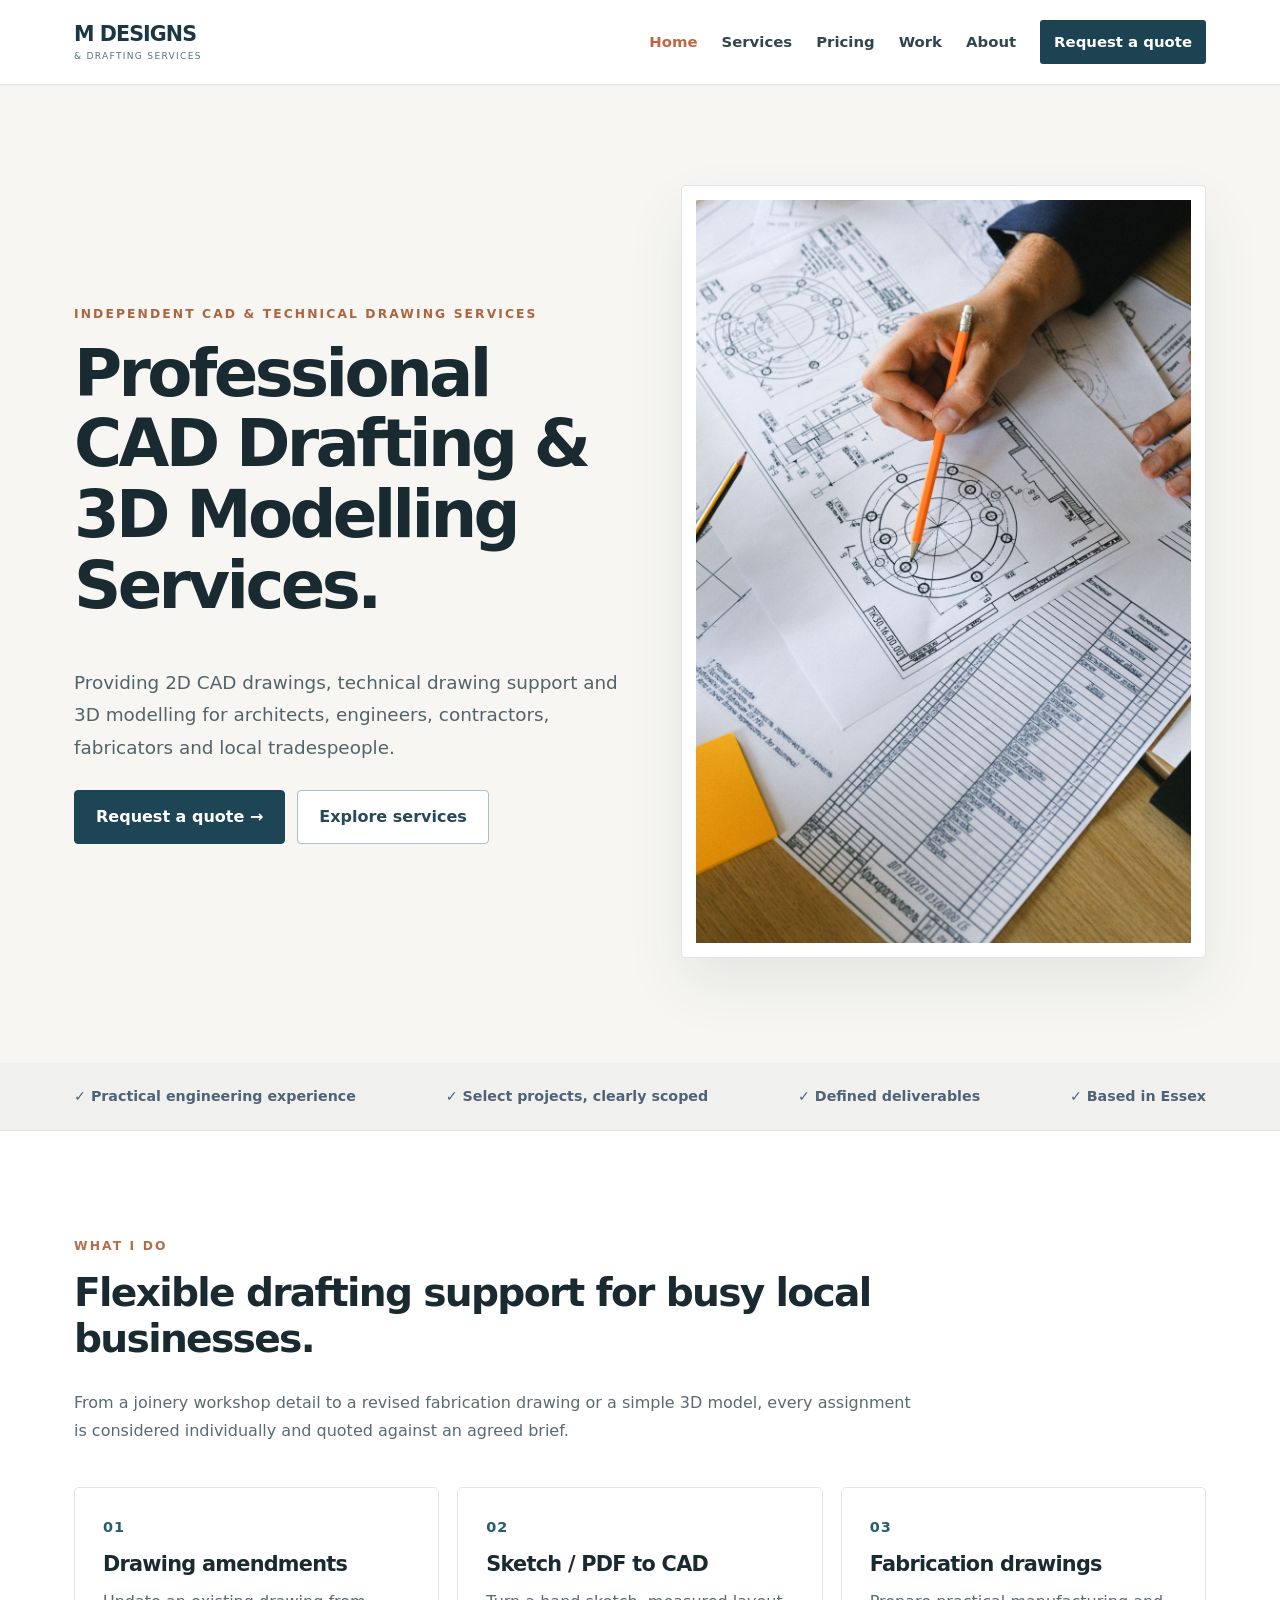
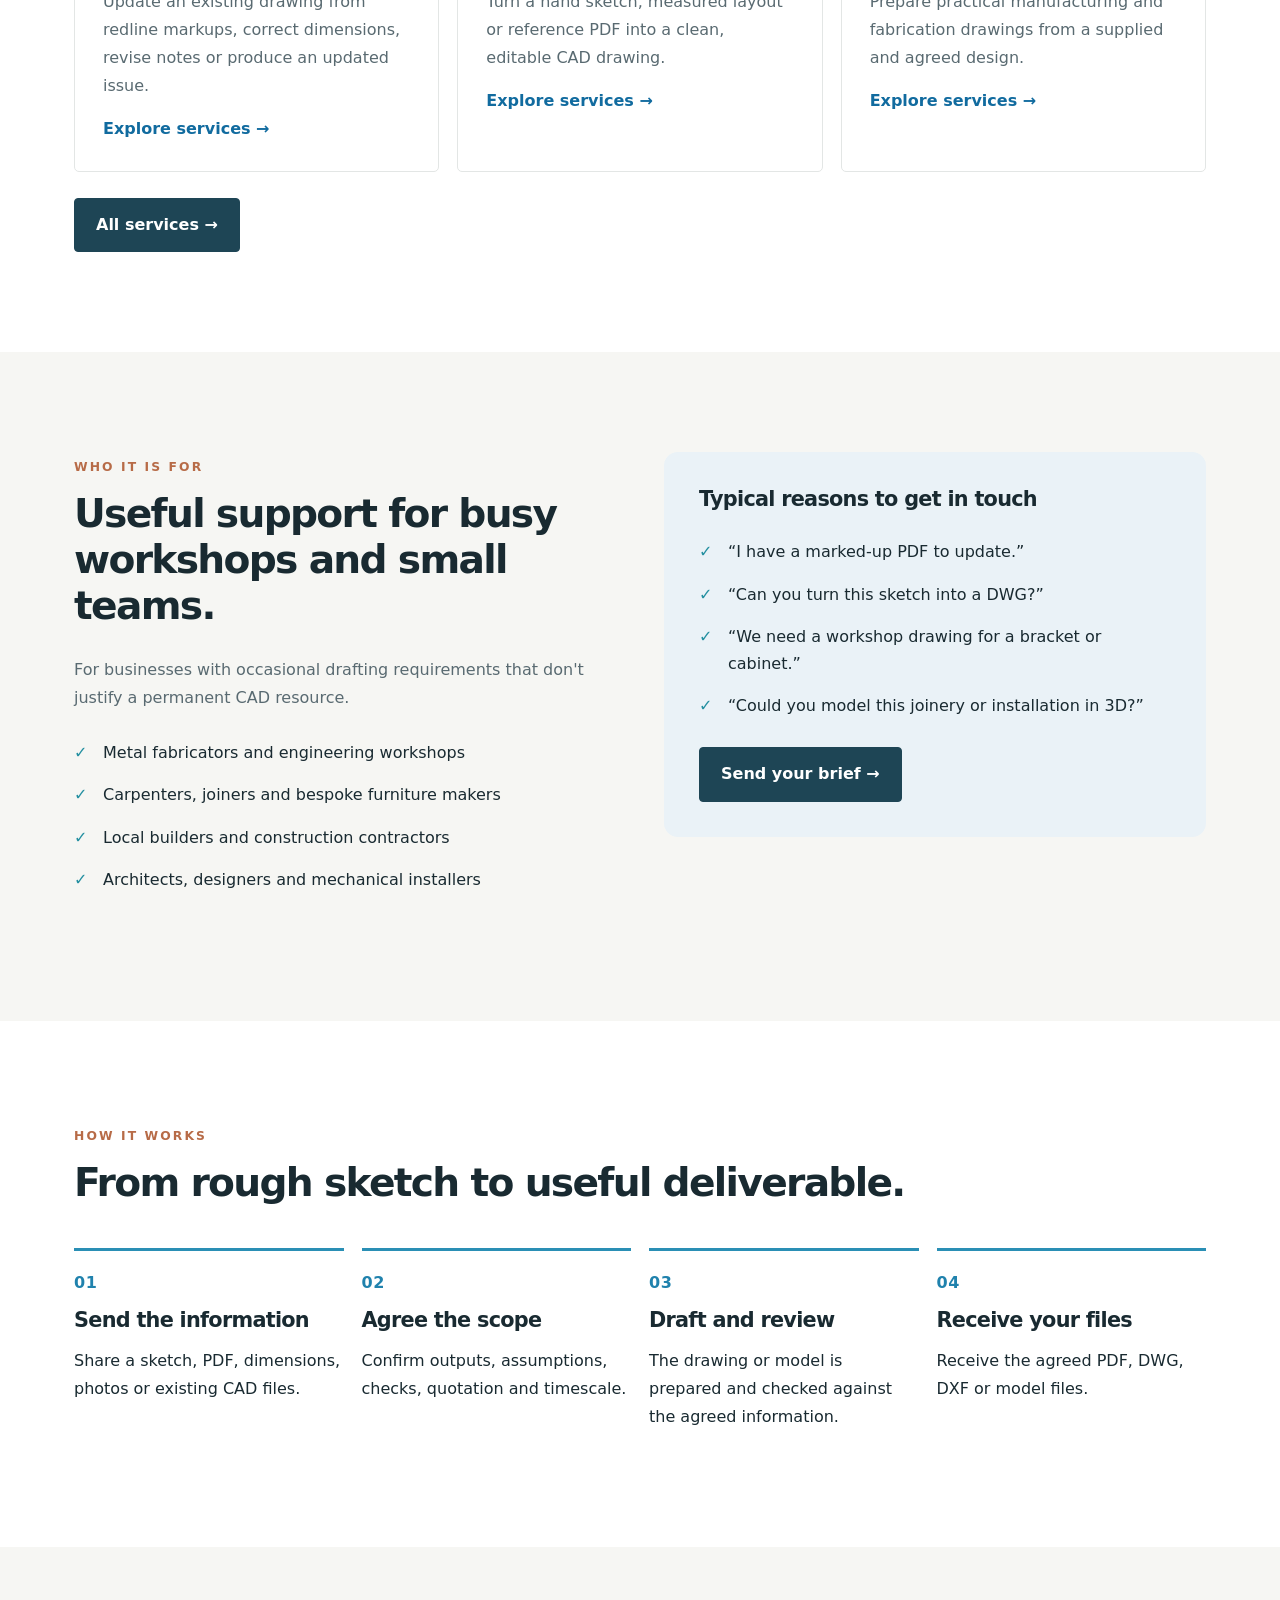
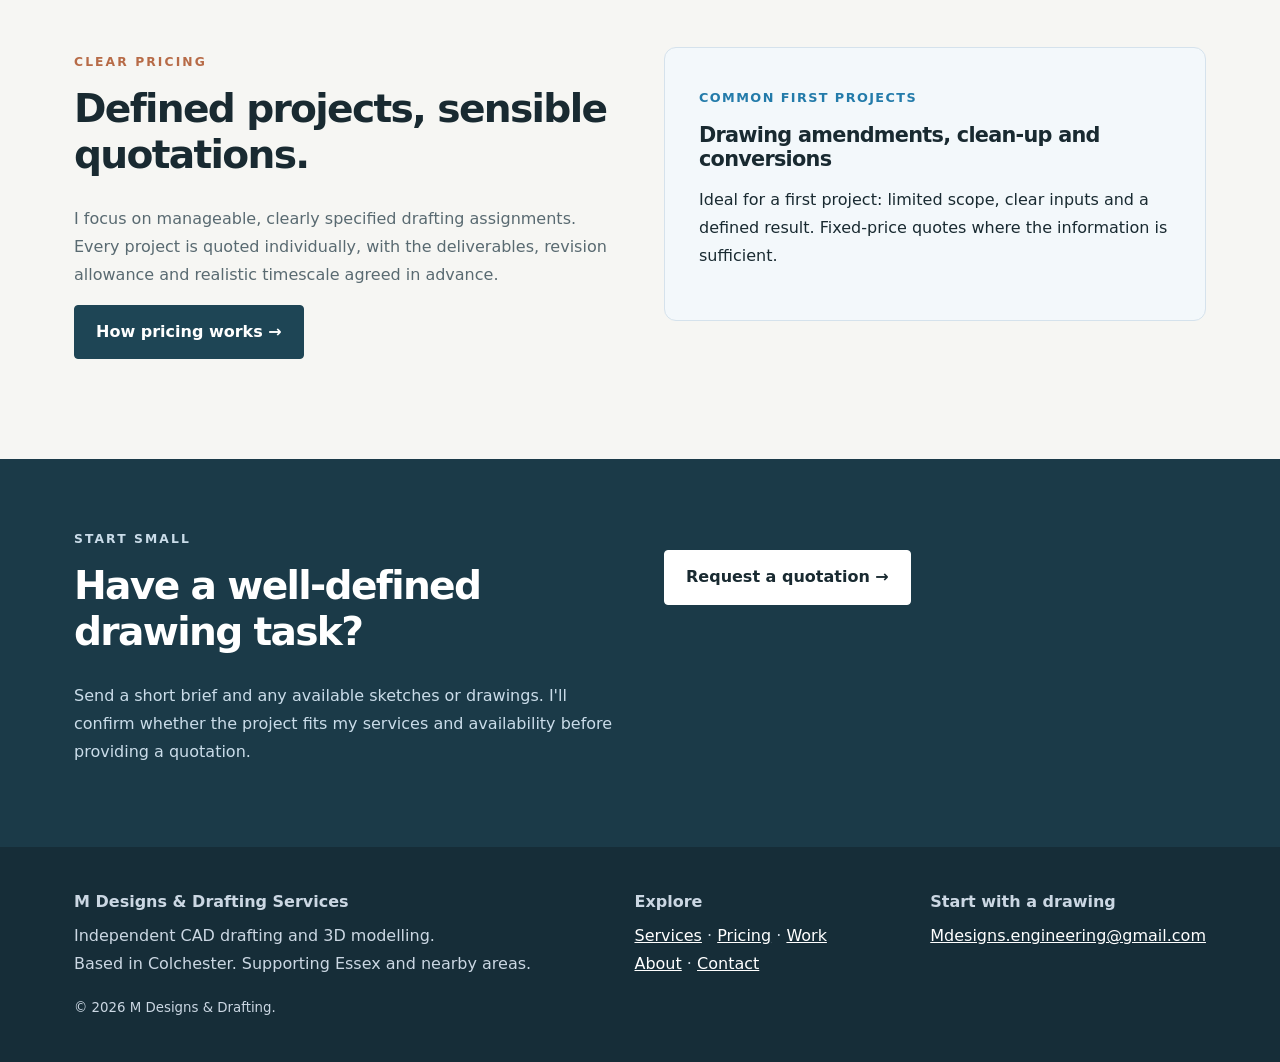
==== commit 1c577b04: "Fix homepage hero image path to uploaded Main.jpg" ====
--- a/index.html
+++ b/index.html
@@ -176,7 +176,7 @@
 
                 <div class="hero-visual">
 
-                    <img src="assets/main-hero.jpg"
+                    <img src="assets/Main.jpg"
                          alt="Technical engineering drawings being reviewed with a pencil"
                          fetchpriority="high">
 
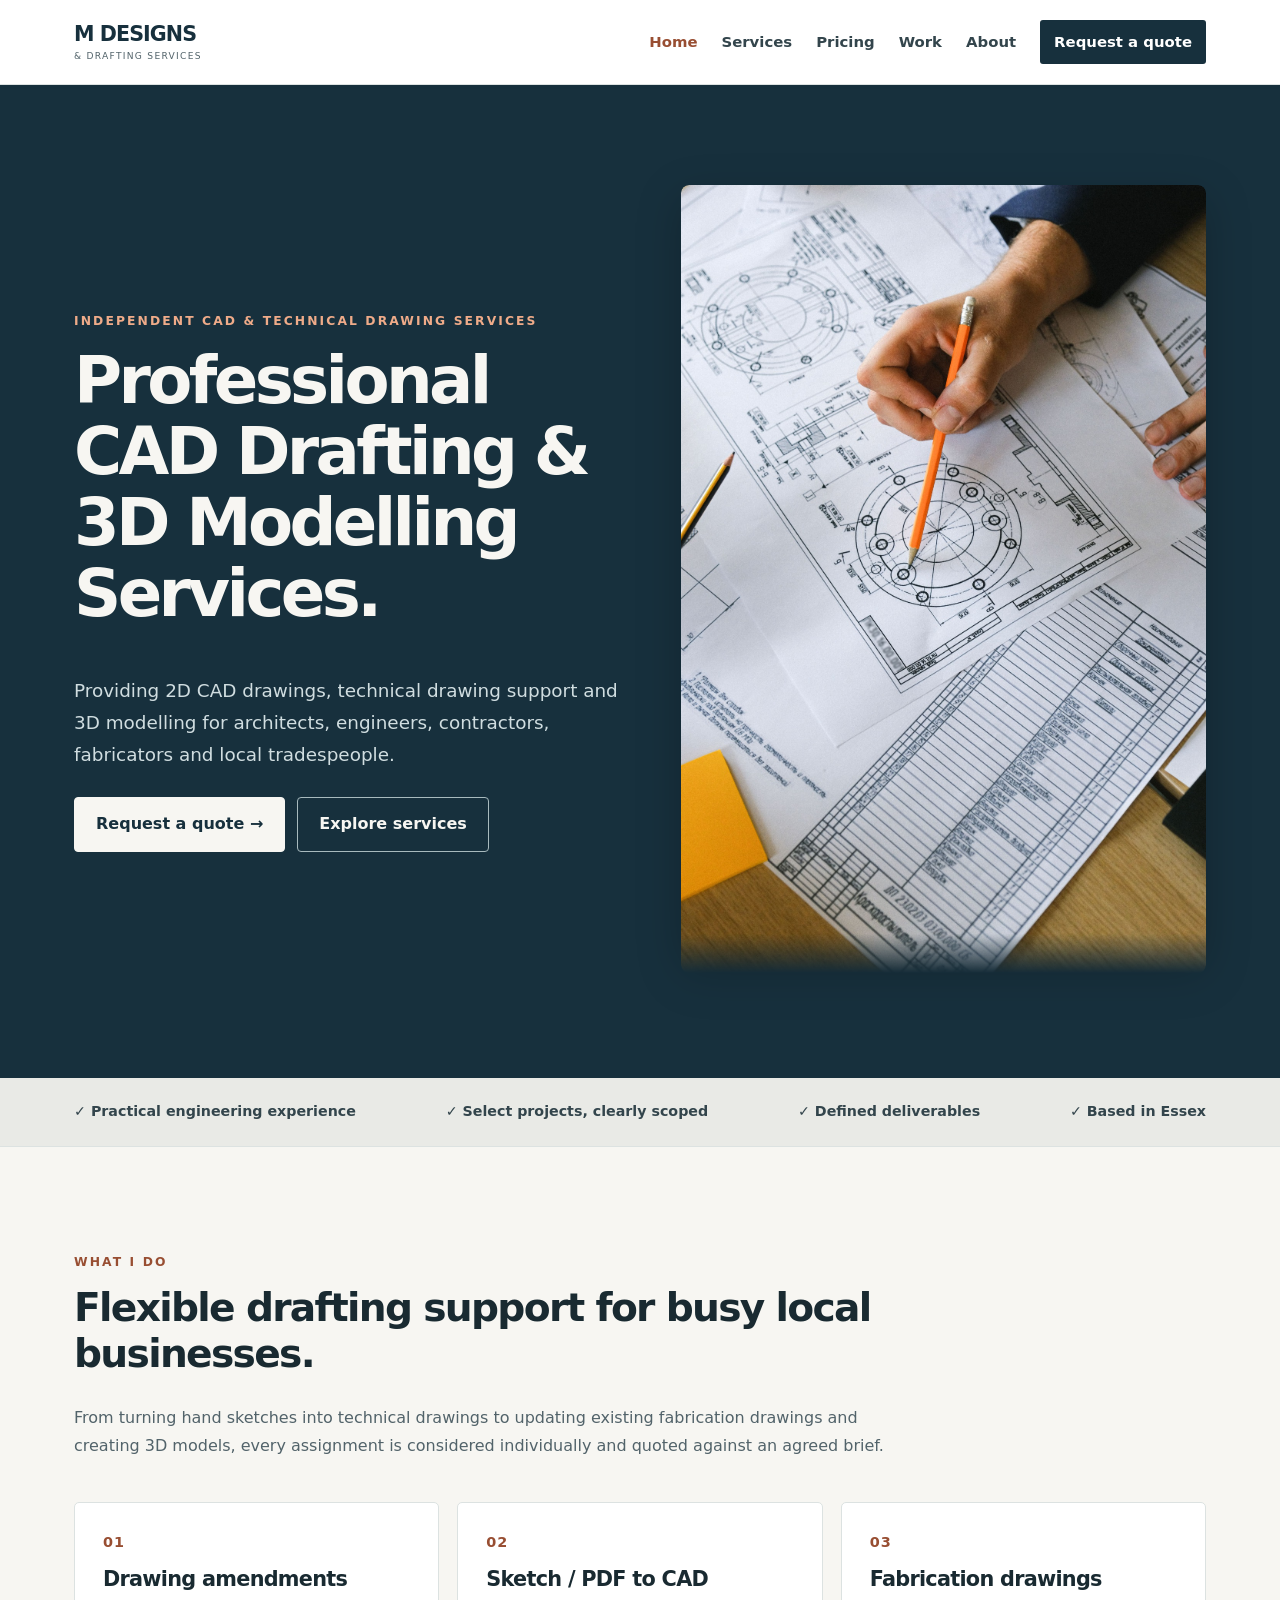
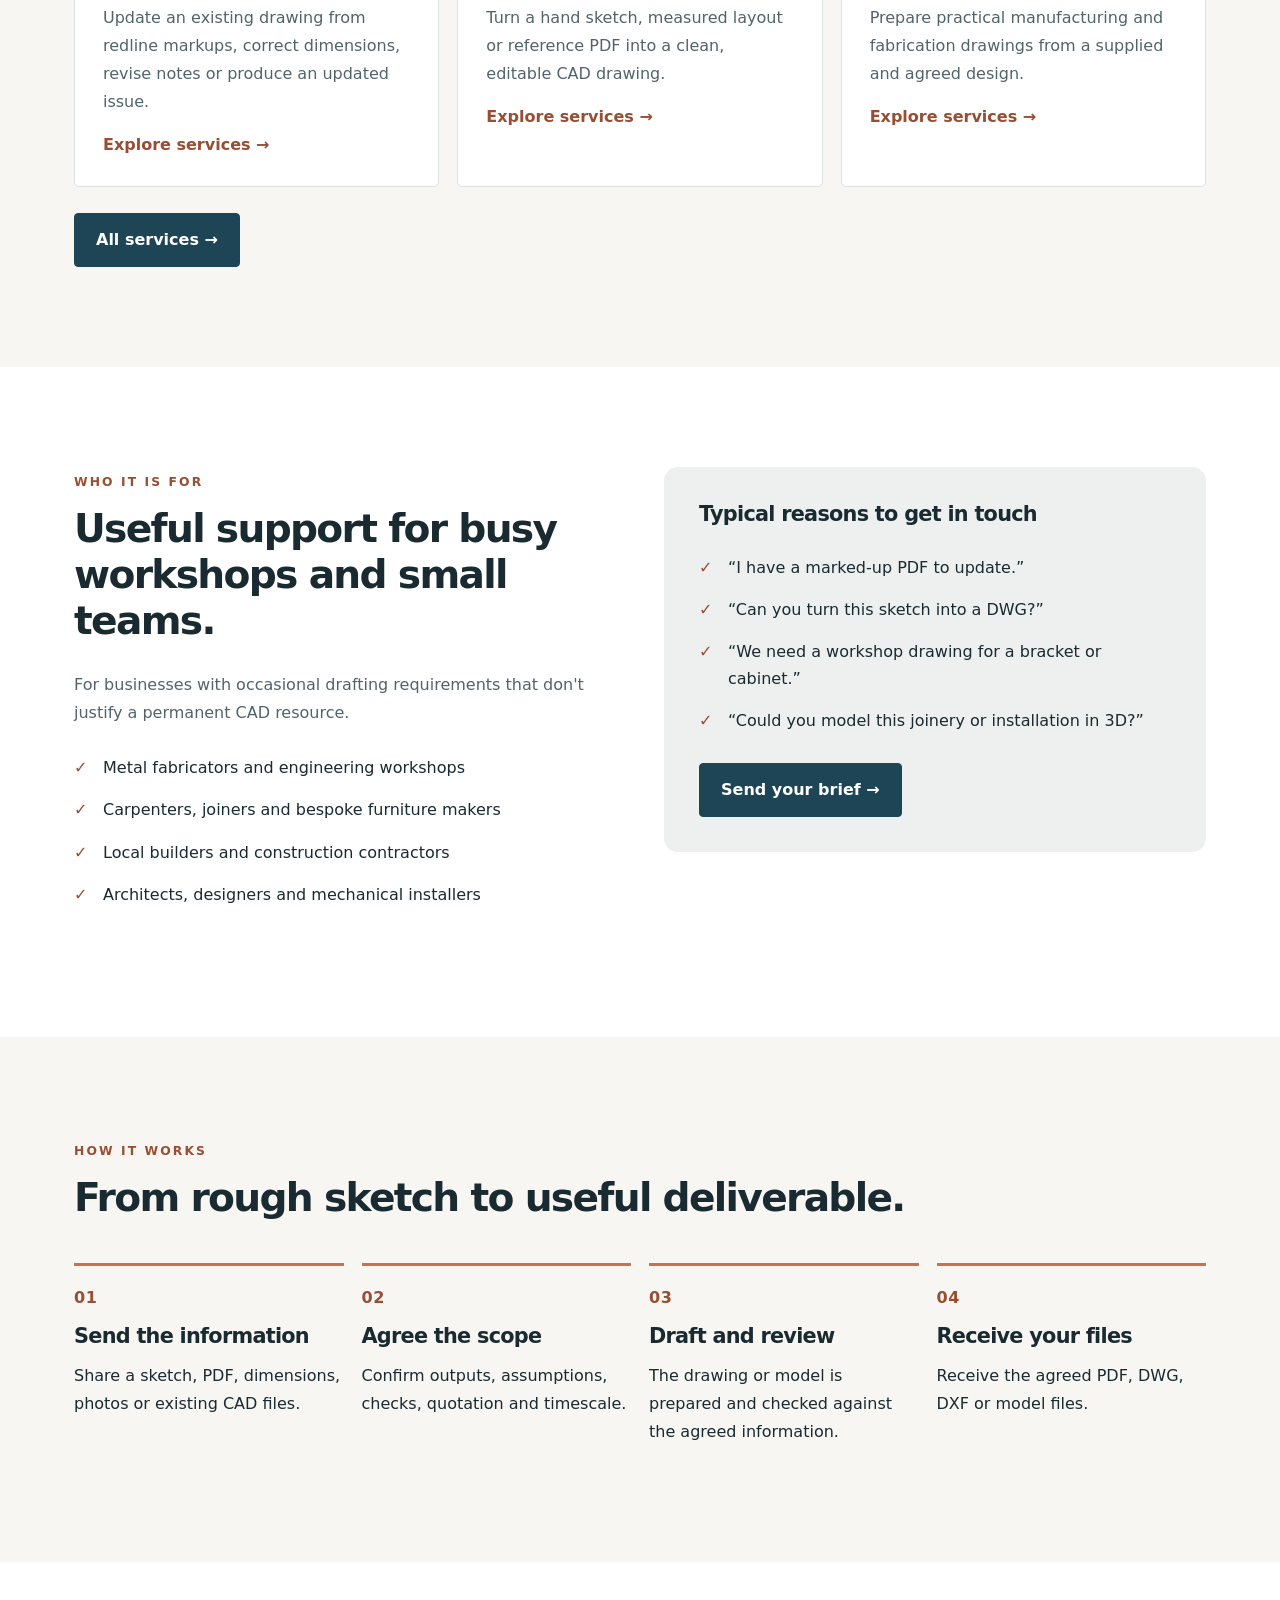
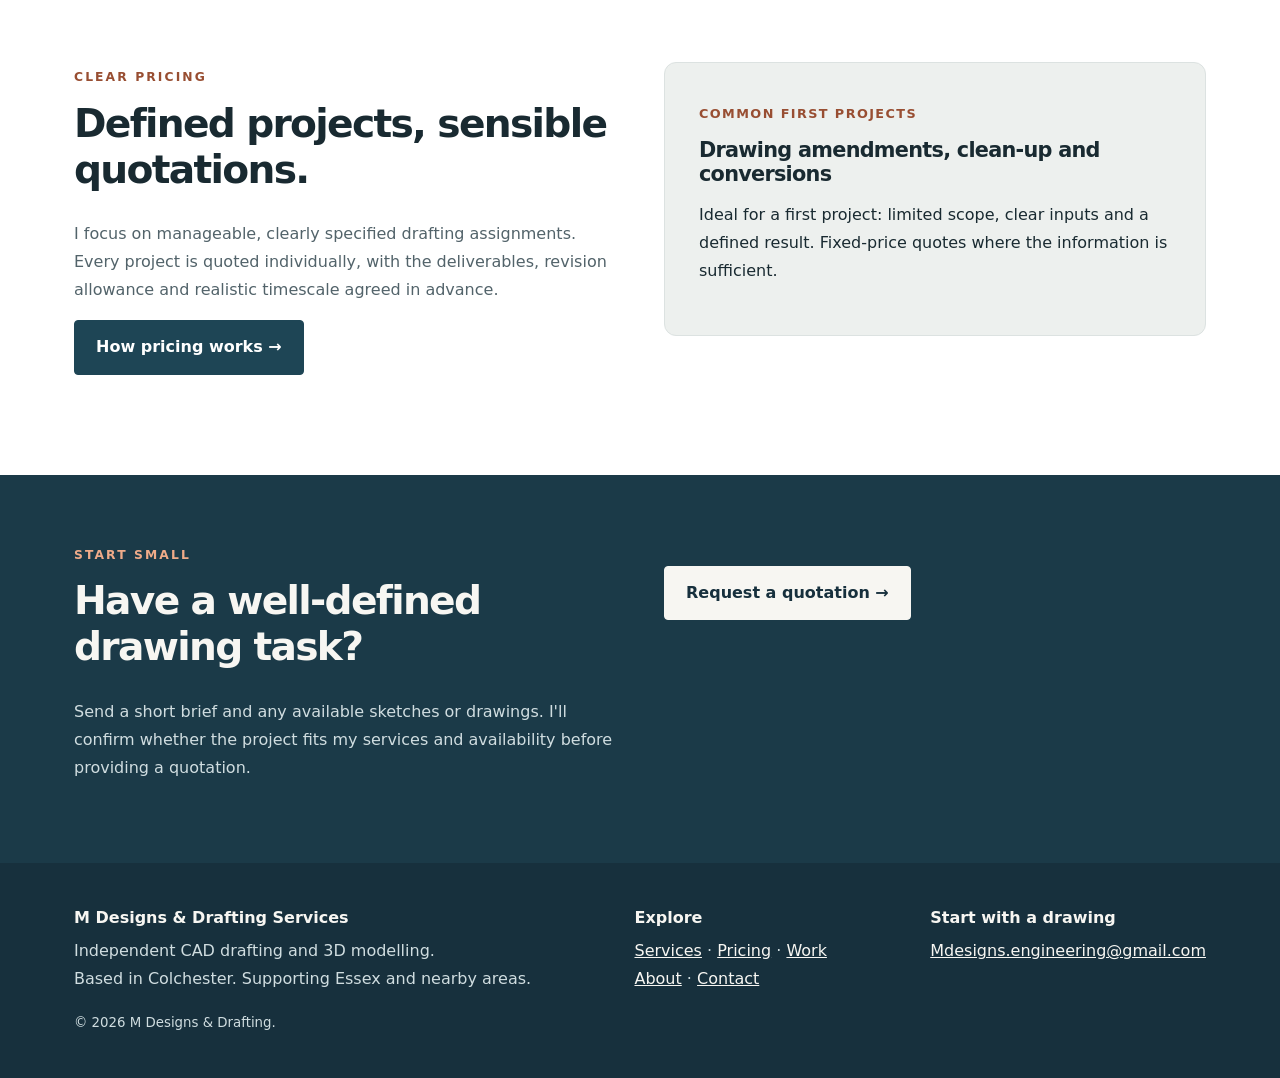
==== commit b5593fac: "Refine drafting and modelling service description" ====
--- a/index.html
+++ b/index.html
@@ -224,8 +224,8 @@
 
                     <p class="muted">
 
-                        From a joinery workshop detail to a revised fabrication
-                        drawing or a simple 3D model, every assignment is
+                        From turning hand sketches into technical drawings to updating
+                        existing fabrication drawings and creating 3D models, every assignment is
                         considered individually and quoted against an agreed brief.
 
                     </p>
--- a/styles.css
+++ b/styles.css
@@ -14,7 +14,25 @@
 .hero h1{font-size:clamp(3.0rem,5.7vw,5.4rem);max-width:850px}
 .hero .eyebrow{color:#ad653f}.hero .lead{color:#52636a;font-size:1.15rem}
 .hero-inner{grid-template-columns:1.02fr .98fr;gap:60px}
-.hero-visual{border:1px solid #e0e4e3;background:#fff;padding:14px;border-radius:4px;box-shadow:0 26px 60px #18394515}
+/* Frameless homepage photograph: soft edge fade and floating shadow. */
+.hero .hero-visual {
+  position: relative;
+  min-width: 0;
+  padding: 0;
+  border: 0;
+  border-radius: 0;
+  background: transparent;
+  box-shadow: none;
+  filter: drop-shadow(0 16px 20px rgba(25, 42, 49, 0.16));
+}
+.hero .hero-visual img {
+  display: block;
+  width: 100%;
+  height: auto;
+  border-radius: 8px;
+  -webkit-mask-image: linear-gradient(to bottom, #000 0%, #000 91%, transparent 100%);
+  mask-image: linear-gradient(to bottom, #000 0%, #000 91%, transparent 100%);
+}
 .hero-visual p{color:#627780}.btn{border-radius:4px;background:#1e4555;border-color:#1e4555;box-shadow:none;padding:13px 21px}.btn.ghost{border:1px solid #aac0c2;color:#274959;background:#fff}.btn.ghost:hover{background:#e6edef}
 .trust{background:#f0f1ef}.trust .container{justify-content:space-between}
 .section{padding:100px 0}.section.alt{background:#f6f6f3}.section-head{max-width:850px;margin-bottom:42px}
@@ -44,3 +62,120 @@
 .brief-panel h2{font-size:clamp(2.1rem,3.5vw,3.5rem)}
 @media(max-width:900px){.reference-layout{grid-template-columns:1fr}.reference-hero .hero-picture{max-width:650px}.service-gallery{grid-template-columns:repeat(2,1fr)}.hero-inner{grid-template-columns:1fr}}
 @media(max-width:650px){.top .container{min-height:66px}.menu{color:#163543;border-color:#abbec0}.nav{background:#fff;border-bottom:1px solid #ddd}.nav a{color:#203e4b}.hero,.reference-hero{padding:55px 0}.reference-layout{gap:30px}.service-section{padding:58px 0}.service-gallery{grid-template-columns:1fr}.brief-panel{grid-template-columns:1fr;gap:20px}.section{padding:64px 0}}
+
+/* Contemporary engineering studio — warm neutral surfaces and navy introductions. */
+:root {
+  --white: #ffffff;
+  --ink: #192a31;
+  --muted: #52636a;
+  --navy: #17303d;
+  --blue: #1e4555;
+  --accent: #c47550;
+  --bg: #f0f1ef;
+  --line: #dce2e1;
+  --studio-cream: #f7f6f2;
+  --studio-copper: #984e32;
+  --studio-copper-light: #efab89;
+  --studio-light-text: #d0dde0;
+}
+body { color-scheme: light; background: var(--studio-cream); color: var(--ink); }
+
+/* Quiet light navigation */
+.top { background: #fff; border-color: var(--line); box-shadow: 0 1px 5px #12253008; }
+.brand { color: var(--navy); }
+.brand span { color: #52636a; }
+.nav a { color: #33454c; }
+.nav a.active, .nav a:hover { color: var(--studio-copper); }
+.nav .navcta, .nav .navcta:hover { background: var(--navy); color: #fff; }
+.menu { color: var(--navy); border-color: #8a9b9f; }
+
+/* Dark introductions across the site */
+.hero, .subhero, .reference-hero {
+  background: var(--navy);
+  color: var(--studio-cream);
+}
+.hero .lead, .subhero p, .reference-hero .intro, .breadcrumb {
+  color: var(--studio-light-text);
+}
+.eyebrow, .label { color: var(--studio-copper); }
+.hero .eyebrow, .subhero .eyebrow, .reference-hero .eyebrow {
+  color: var(--studio-copper-light);
+}
+.hero-visual p { color: var(--studio-light-text); }
+.hero .hero-visual {
+  filter: drop-shadow(0 14px 22px rgba(0, 0, 0, .22));
+}
+.hero .hero-visual img {
+  border-radius: 8px;
+  -webkit-mask-image: linear-gradient(to bottom, #000 0%, #000 95%, transparent 100%);
+  mask-image: linear-gradient(to bottom, #000 0%, #000 95%, transparent 100%);
+}
+.reference-hero .hero-picture {
+  padding: 0;
+  border: 0;
+  background: transparent;
+  border-radius: 6px;
+  overflow: hidden;
+  box-shadow: 0 16px 34px #0003;
+}
+.reference-hero .picture-label {
+  background: var(--studio-cream);
+  color: var(--navy);
+}
+
+/* Light reading surfaces and understated cards */
+.trust { background: #e9eae6; border-color: var(--line); }
+.trust .container { color: #33454c; }
+.section, .service-section, .brief-panel { background: var(--studio-cream); color: var(--ink); }
+.section.alt { background: #fff; }
+.steps-area { background: #f0f1ef; color: var(--ink); }
+.card, .service-tile, details { background: #fff; border-color: var(--line); }
+.card:hover { box-shadow: 0 8px 24px #17303d0d; }
+.card p, .service-tile .tile-copy p, .service-tile ul, details p,
+.muted, .note, .mini, .legal { color: var(--muted); }
+.card .number, .card a.more, .service-tile a, .email,
+.step:before, .ticks li:before, .service-tile li:before { color: var(--studio-copper); }
+.step, .steps-area .step { border-color: var(--accent); }
+.band, .contactbox, .scope { background: #edf0ee; border-color: var(--line); }
+.scope { border-left-color: var(--accent); }
+.price { color: var(--navy); }
+.pill { background: #e8eeeb; color: #274959; }
+.portfolio .drawing-preview, .mock-drawing { background: #e9f2f8; }
+
+/* Restrained, high-contrast actions */
+.btn { background: var(--blue); border-color: var(--blue); color: #fff; }
+.btn:hover { background: var(--navy); border-color: var(--navy); color: #fff; }
+.btn.ghost { background: transparent; border-color: #81979d; color: var(--navy); }
+.btn.ghost:hover { background: #e6edef; color: var(--navy); }
+.hero .btn, .reference-hero .btn, .cta .btn, .section.navy .btn {
+  background: var(--studio-cream); border-color: var(--studio-cream); color: var(--navy);
+}
+.hero .btn:hover, .reference-hero .btn:hover, .cta .btn:hover, .section.navy .btn:hover {
+  background: #dbe4e3; border-color: #dbe4e3; color: var(--navy);
+}
+.hero .btn.ghost, .reference-hero .btn.ghost {
+  background: transparent; border-color: #a8babe; color: var(--studio-cream);
+}
+.hero .btn.ghost:hover, .reference-hero .btn.ghost:hover {
+  background: #294a58; color: #fff;
+}
+a:focus-visible, button:focus-visible { outline-color: var(--studio-copper); }
+.hero a:focus-visible, .reference-hero a:focus-visible,
+.subhero a:focus-visible, .cta a:focus-visible, .footer a:focus-visible {
+  outline-color: var(--studio-copper-light);
+}
+
+/* Dark quotation banners and footer anchor the brand */
+.cta, .section.navy { background: #1b3a48; color: var(--studio-cream); }
+.cta p, .section.navy .muted { color: var(--studio-light-text); }
+.cta .eyebrow, .section.navy .eyebrow { color: var(--studio-copper-light); }
+.footer { background: var(--navy); color: var(--studio-light-text); }
+.footer strong, .footer a { color: var(--studio-cream); }
+.footer a:hover { color: var(--studio-copper-light); }
+
+@media (max-width: 650px) {
+  .nav { background: #fff; border-color: var(--line); }
+  .nav a { color: #33454c; }
+  .nav a.active, .nav a:hover { color: var(--studio-copper); }
+  .nav .navcta, .nav .navcta:hover { background: var(--navy); color: #fff; }
+}
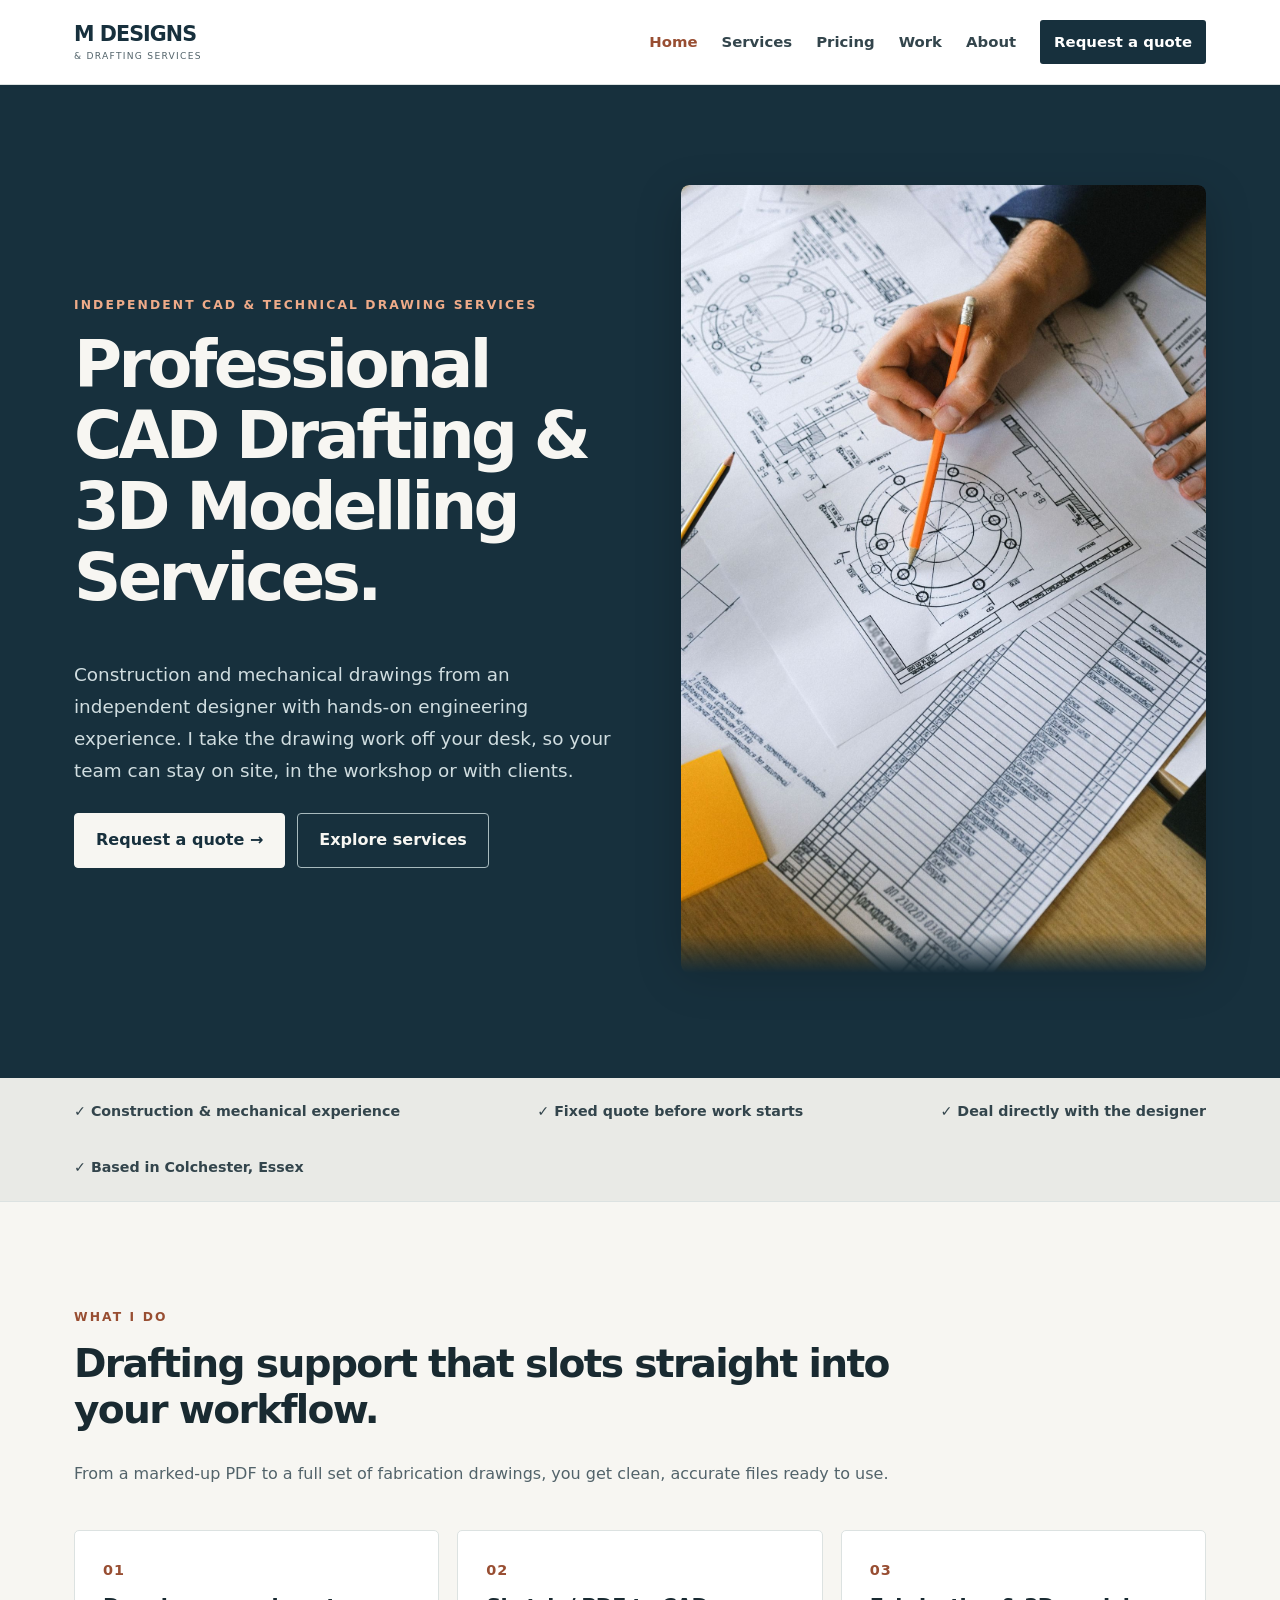
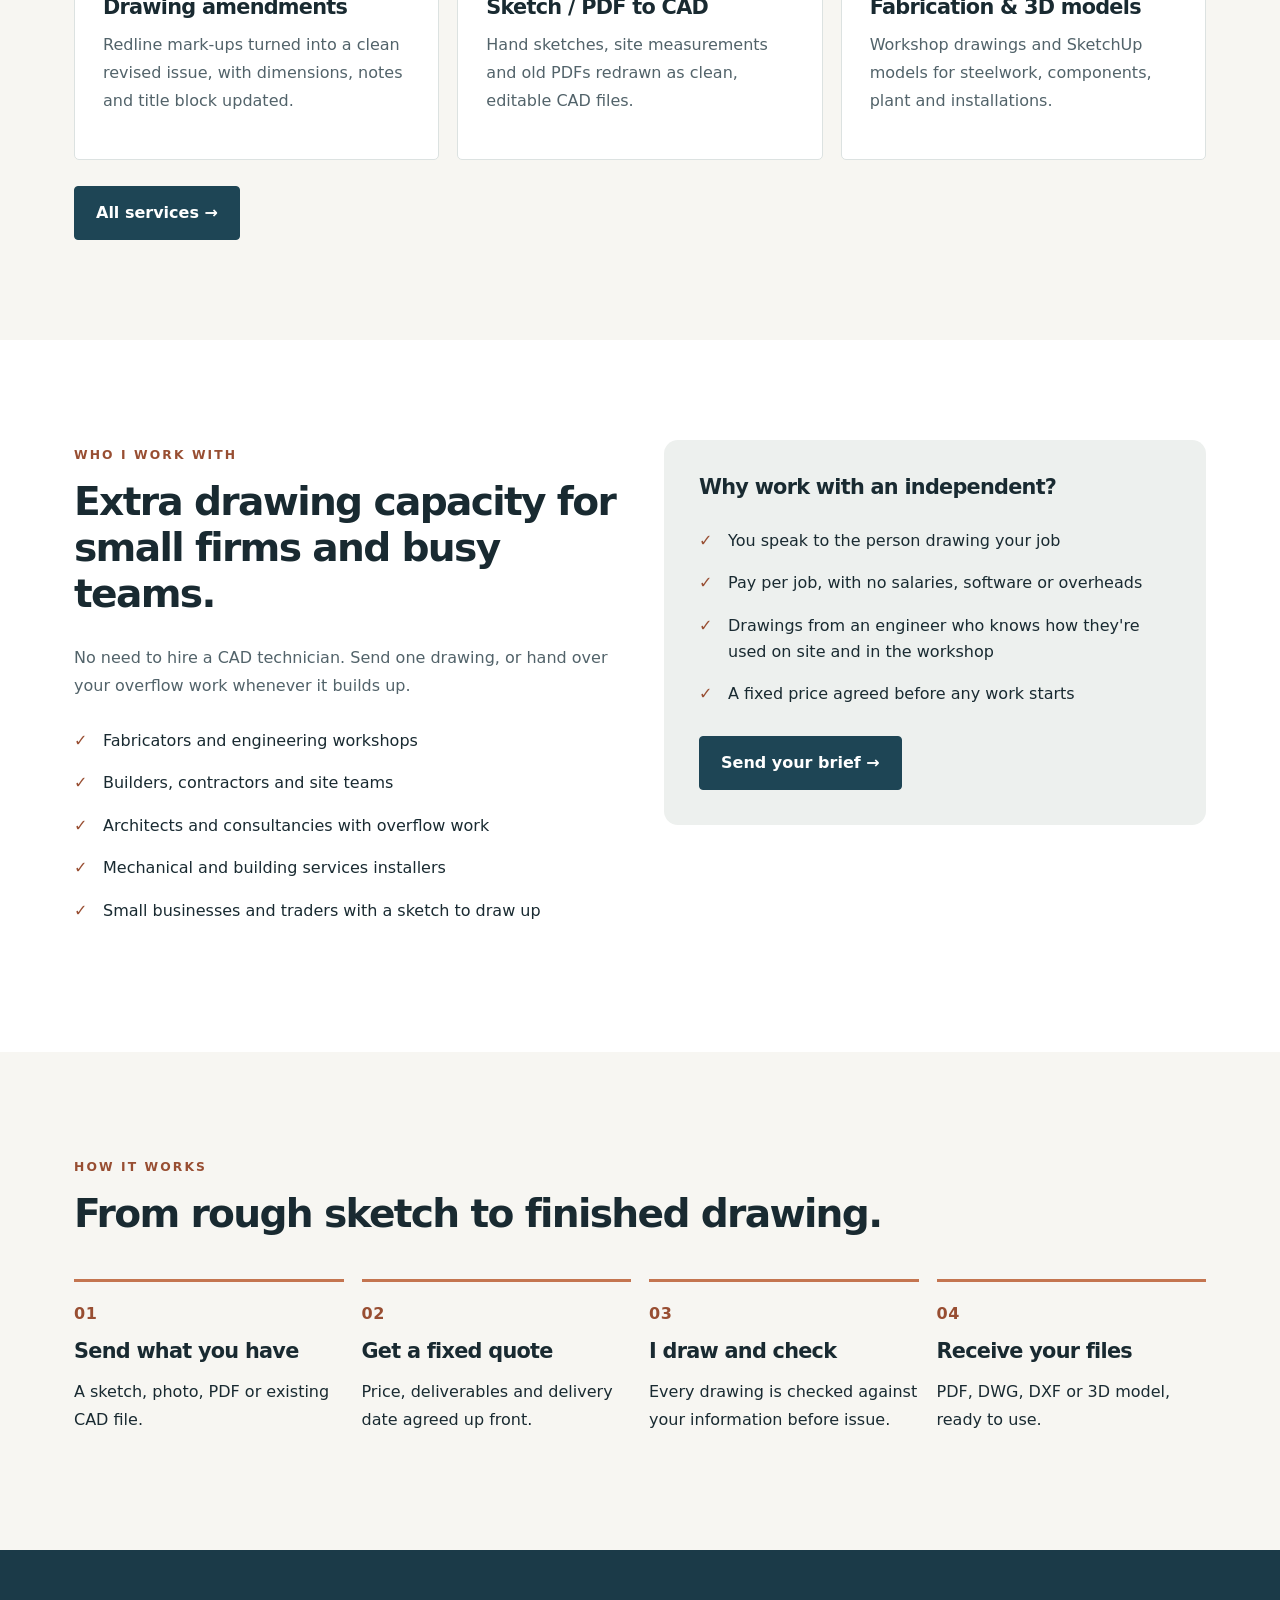
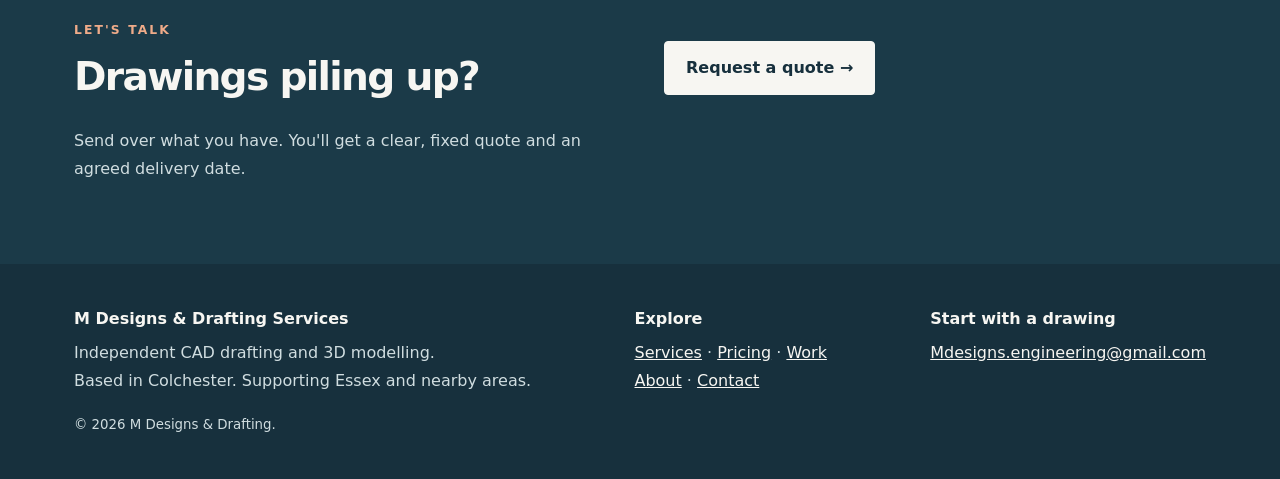
==== commit 55f0967b: "Condense site copy and position as independent drafting support - Remove Chartered Engineer referenc" ====
--- a/index.html
+++ b/index.html
@@ -23,9 +23,8 @@
          4. Services
          5. Who it is for
          6. How it works
-         7. Pricing
-         8. Call to action
-         9. Footer
+         7. Call to action
+         8. Footer
     ====================================================== -->
 
 
@@ -33,11 +32,11 @@
 
     <title>CAD Drafting &amp; 3D Modelling in Essex | M Designs &amp; Drafting</title>
 
-    <meta name="description" content="Independent CAD drawing amendments, PDF-to-DWG conversions, fabrication drawings and 3D modelling in Colchester, Essex and nearby areas.">
+    <meta name="description" content="Independent CAD drafting and 3D modelling for construction and mechanical work. Extra drawing capacity for small firms and busy teams in Colchester and Essex.">
 
     <meta property="og:type" content="website">
     <meta property="og:title" content="CAD Drafting &amp; 3D Modelling in Essex">
-    <meta property="og:description" content="Independent CAD drawing amendments, PDF-to-DWG conversions, fabrication drawings and 3D modelling in Colchester, Essex and nearby areas.">
+    <meta property="og:description" content="Independent CAD drafting and 3D modelling for construction and mechanical work. Extra drawing capacity for small firms and busy teams in Colchester and Essex.">
     <meta property="og:url" content="https://m-designs.uk/">
 
     <meta name="viewport" content="width=device-width, initial-scale=1">
@@ -150,9 +149,10 @@
 
                     <p class="lead">
 
-                        Providing 2D CAD drawings, technical drawing support
-                        and 3D modelling for architects, engineers, contractors,
-                        fabricators and local tradespeople.
+                        Construction and mechanical drawings from an independent
+                        designer with hands-on engineering experience. I take the
+                        drawing work off your desk, so your team can stay on site,
+                        in the workshop or with clients.
 
                     </p>
 
@@ -196,10 +196,10 @@
 
             <div class="container">
 
-                <span>✓ Practical engineering experience</span>
-                <span>✓ Select projects, clearly scoped</span>
-                <span>✓ Defined deliverables</span>
-                <span>✓ Based in Essex</span>
+                <span>✓ Construction &amp; mechanical experience</span>
+                <span>✓ Fixed quote before work starts</span>
+                <span>✓ Deal directly with the designer</span>
+                <span>✓ Based in Colchester, Essex</span>
 
             </div>
 
@@ -219,14 +219,13 @@
                     <p class="eyebrow">What I do</p>
 
                     <h2>
-                        Flexible drafting support for busy local businesses.
+                        Drafting support that slots straight into your workflow.
                     </h2>
 
                     <p class="muted">
 
-                        From turning hand sketches into technical drawings to updating
-                        existing fabrication drawings and creating 3D models, every assignment is
-                        considered individually and quoted against an agreed brief.
+                        From a marked-up PDF to a full set of fabrication drawings,
+                        you get clean, accurate files ready to use.
 
                     </p>
 
@@ -246,15 +245,10 @@
 
                         <p>
 
-                            Update an existing drawing from redline markups,
-                            correct dimensions, revise notes or produce
-                            an updated issue.
-
-                        </p>
-
-                        <a class="more" href="services.html">
-                            Explore services →
-                        </a>
+                            Redline mark-ups turned into a clean revised issue,
+                            with dimensions, notes and title block updated.
+
+                        </p>
 
                     </article>
 
@@ -269,14 +263,10 @@
 
                         <p>
 
-                            Turn a hand sketch, measured layout or reference
-                            PDF into a clean, editable CAD drawing.
-
-                        </p>
-
-                        <a class="more" href="services.html">
-                            Explore services →
-                        </a>
+                            Hand sketches, site measurements and old PDFs
+                            redrawn as clean, editable CAD files.
+
+                        </p>
 
                     </article>
 
@@ -287,18 +277,14 @@
 
                         <div class="number">03</div>
 
-                        <h3>Fabrication drawings</h3>
-
-                        <p>
-
-                            Prepare practical manufacturing and fabrication
-                            drawings from a supplied and agreed design.
-
-                        </p>
-
-                        <a class="more" href="services.html">
-                            Explore services →
-                        </a>
+                        <h3>Fabrication &amp; 3D models</h3>
+
+                        <p>
+
+                            Workshop drawings and SketchUp models for steelwork,
+                            components, plant and installations.
+
+                        </p>
 
                     </article>
 
@@ -333,28 +319,30 @@
 
                 <div>
 
-                    <p class="eyebrow">Who it is for</p>
+                    <p class="eyebrow">Who I work with</p>
 
                     <h2>
-                        Useful support for busy workshops and small teams.
+                        Extra drawing capacity for small firms and busy teams.
                     </h2>
 
                     <p class="muted">
 
-                        For businesses with occasional drafting requirements
-                        that don't justify a permanent CAD resource.
+                        No need to hire a CAD technician. Send one drawing,
+                        or hand over your overflow work whenever it builds up.
 
                     </p>
 
                     <ul class="ticks">
 
-                        <li>Metal fabricators and engineering workshops</li>
-
-                        <li>Carpenters, joiners and bespoke furniture makers</li>
-
-                        <li>Local builders and construction contractors</li>
-
-                        <li>Architects, designers and mechanical installers</li>
+                        <li>Fabricators and engineering workshops</li>
+
+                        <li>Builders, contractors and site teams</li>
+
+                        <li>Architects and consultancies with overflow work</li>
+
+                        <li>Mechanical and building services installers</li>
+
+                        <li>Small businesses and traders with a sketch to draw up</li>
 
                     </ul>
 
@@ -365,17 +353,17 @@
 
                 <div class="band">
 
-                    <h3>Typical reasons to get in touch</h3>
+                    <h3>Why work with an independent?</h3>
 
                     <ul class="ticks">
 
-                        <li>“I have a marked-up PDF to update.”</li>
-
-                        <li>“Can you turn this sketch into a DWG?”</li>
-
-                        <li>“We need a workshop drawing for a bracket or cabinet.”</li>
-
-                        <li>“Could you model this joinery or installation in 3D?”</li>
+                        <li>You speak to the person drawing your job</li>
+
+                        <li>Pay per job, with no salaries, software or overheads</li>
+
+                        <li>Drawings from an engineer who knows how they're used on site and in the workshop</li>
+
+                        <li>A fixed price agreed before any work starts</li>
 
                     </ul>
 
@@ -404,7 +392,7 @@
                     <p class="eyebrow">How it works</p>
 
                     <h2>
-                        From rough sketch to useful deliverable.
+                        From rough sketch to finished drawing.
                     </h2>
 
                 </div>
@@ -417,12 +405,11 @@
 
                     <div class="step">
 
-                        <h3>Send the information</h3>
-
-                        <p>
-
-                            Share a sketch, PDF, dimensions, photos
-                            or existing CAD files.
+                        <h3>Send what you have</h3>
+
+                        <p>
+
+                            A sketch, photo, PDF or existing CAD file.
 
                         </p>
 
@@ -433,12 +420,11 @@
 
                     <div class="step">
 
-                        <h3>Agree the scope</h3>
-
-                        <p>
-
-                            Confirm outputs, assumptions, checks,
-                            quotation and timescale.
+                        <h3>Get a fixed quote</h3>
+
+                        <p>
+
+                            Price, deliverables and delivery date agreed up front.
 
                         </p>
 
@@ -449,12 +435,11 @@
 
                     <div class="step">
 
-                        <h3>Draft and review</h3>
-
-                        <p>
-
-                            The drawing or model is prepared and checked
-                            against the agreed information.
+                        <h3>I draw and check</h3>
+
+                        <p>
+
+                            Every drawing is checked against your information before issue.
 
                         </p>
 
@@ -469,7 +454,7 @@
 
                         <p>
 
-                            Receive the agreed PDF, DWG, DXF or model files.
+                            PDF, DWG, DXF or 3D model, ready to use.
 
                         </p>
 
@@ -484,112 +469,49 @@
 
 
         <!-- ===================================================== -->
-        <!-- ===== 7. PRICING                                ===== -->
-        <!-- ===================================================== -->
-
-        <section class="section alt">
+        <!-- ===== 7. CALL TO ACTION                         ===== -->
+        <!-- ===================================================== -->
+
+        <section class="cta">
 
             <div class="container grid2">
 
-
-                <!-- LEFT COLUMN -->
-
                 <div>
 
-                    <p class="eyebrow">Clear pricing</p>
+                    <p class="eyebrow">Let's talk</p>
 
                     <h2>
-                        Defined projects, sensible quotations.
+                        Drawings piling up?
                     </h2>
 
-                    <p class="muted">
-
-                        I focus on manageable, clearly specified drafting
-                        assignments. Every project is quoted individually,
-                        with the deliverables, revision allowance and
-                        realistic timescale agreed in advance.
+                    <p>
+
+                        Send over what you have. You'll get a clear,
+                        fixed quote and an agreed delivery date.
 
                     </p>
 
-                    <a class="btn" href="pricing.html">
-                        How pricing works →
+                </div>
+
+
+                <div class="actions">
+
+                    <a class="btn light" href="contact.html">
+                        Request a quote →
                     </a>
 
                 </div>
 
-
-                <!-- RIGHT COLUMN -->
-
-                <div class="contactbox">
-
-                    <p class="label">Common first projects</p>
-
-                    <h3>
-                        Drawing amendments, clean-up and conversions
-                    </h3>
-
-                    <p>
-
-                        Ideal for a first project: limited scope,
-                        clear inputs and a defined result. Fixed-price
-                        quotes where the information is sufficient.
-
-                    </p>
-
-                </div>
-
-
             </div>
 
         </section>
 
 
-        <!-- ===================================================== -->
-        <!-- ===== 8. CALL TO ACTION                         ===== -->
-        <!-- ===================================================== -->
-
-        <section class="cta">
-
-            <div class="container grid2">
-
-                <div>
-
-                    <p class="eyebrow">Start small</p>
-
-                    <h2>
-                        Have a well-defined drawing task?
-                    </h2>
-
-                    <p>
-
-                        Send a short brief and any available sketches
-                        or drawings. I'll confirm whether the project
-                        fits my services and availability before
-                        providing a quotation.
-
-                    </p>
-
-                </div>
-
-
-                <div class="actions">
-
-                    <a class="btn light" href="contact.html">
-                        Request a quotation →
-                    </a>
-
-                </div>
-
-            </div>
-
-        </section>
-
-
     </main>
 
 
     <!-- ===================================================== -->
-    <!-- ===== 9. FOOTER                                 ===== -->
+    <!-- ===== 8. FOOTER                                 ===== -->
     <!-- ===================================================== -->
 
     <footer class="footer">
--- a/styles.css
+++ b/styles.css
@@ -179,3 +179,6 @@
   .nav a.active, .nav a:hover { color: var(--studio-copper); }
   .nav .navcta, .nav .navcta:hover { background: var(--navy); color: #fff; }
 }
+
+/* Work page: image-based drawing previews */
+.portfolio .drawing-preview img{display:block;width:100%;height:auto}
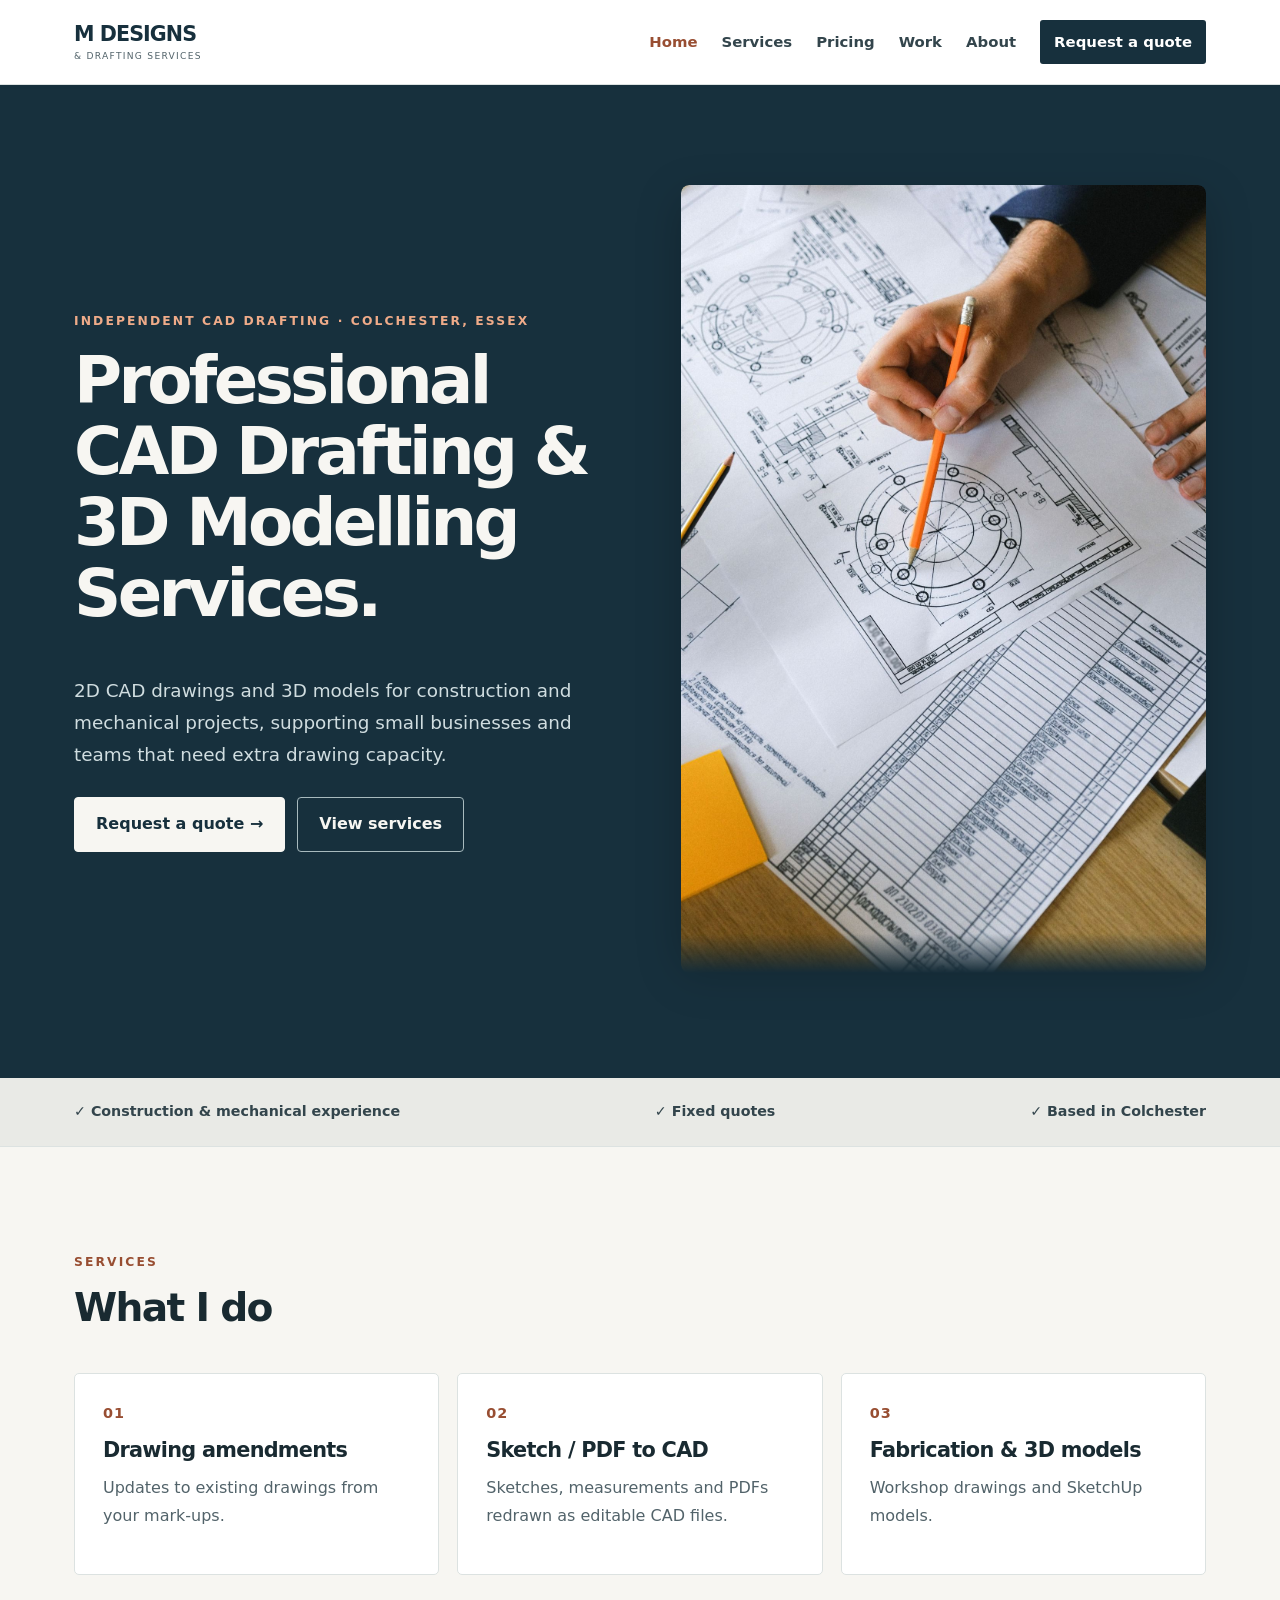
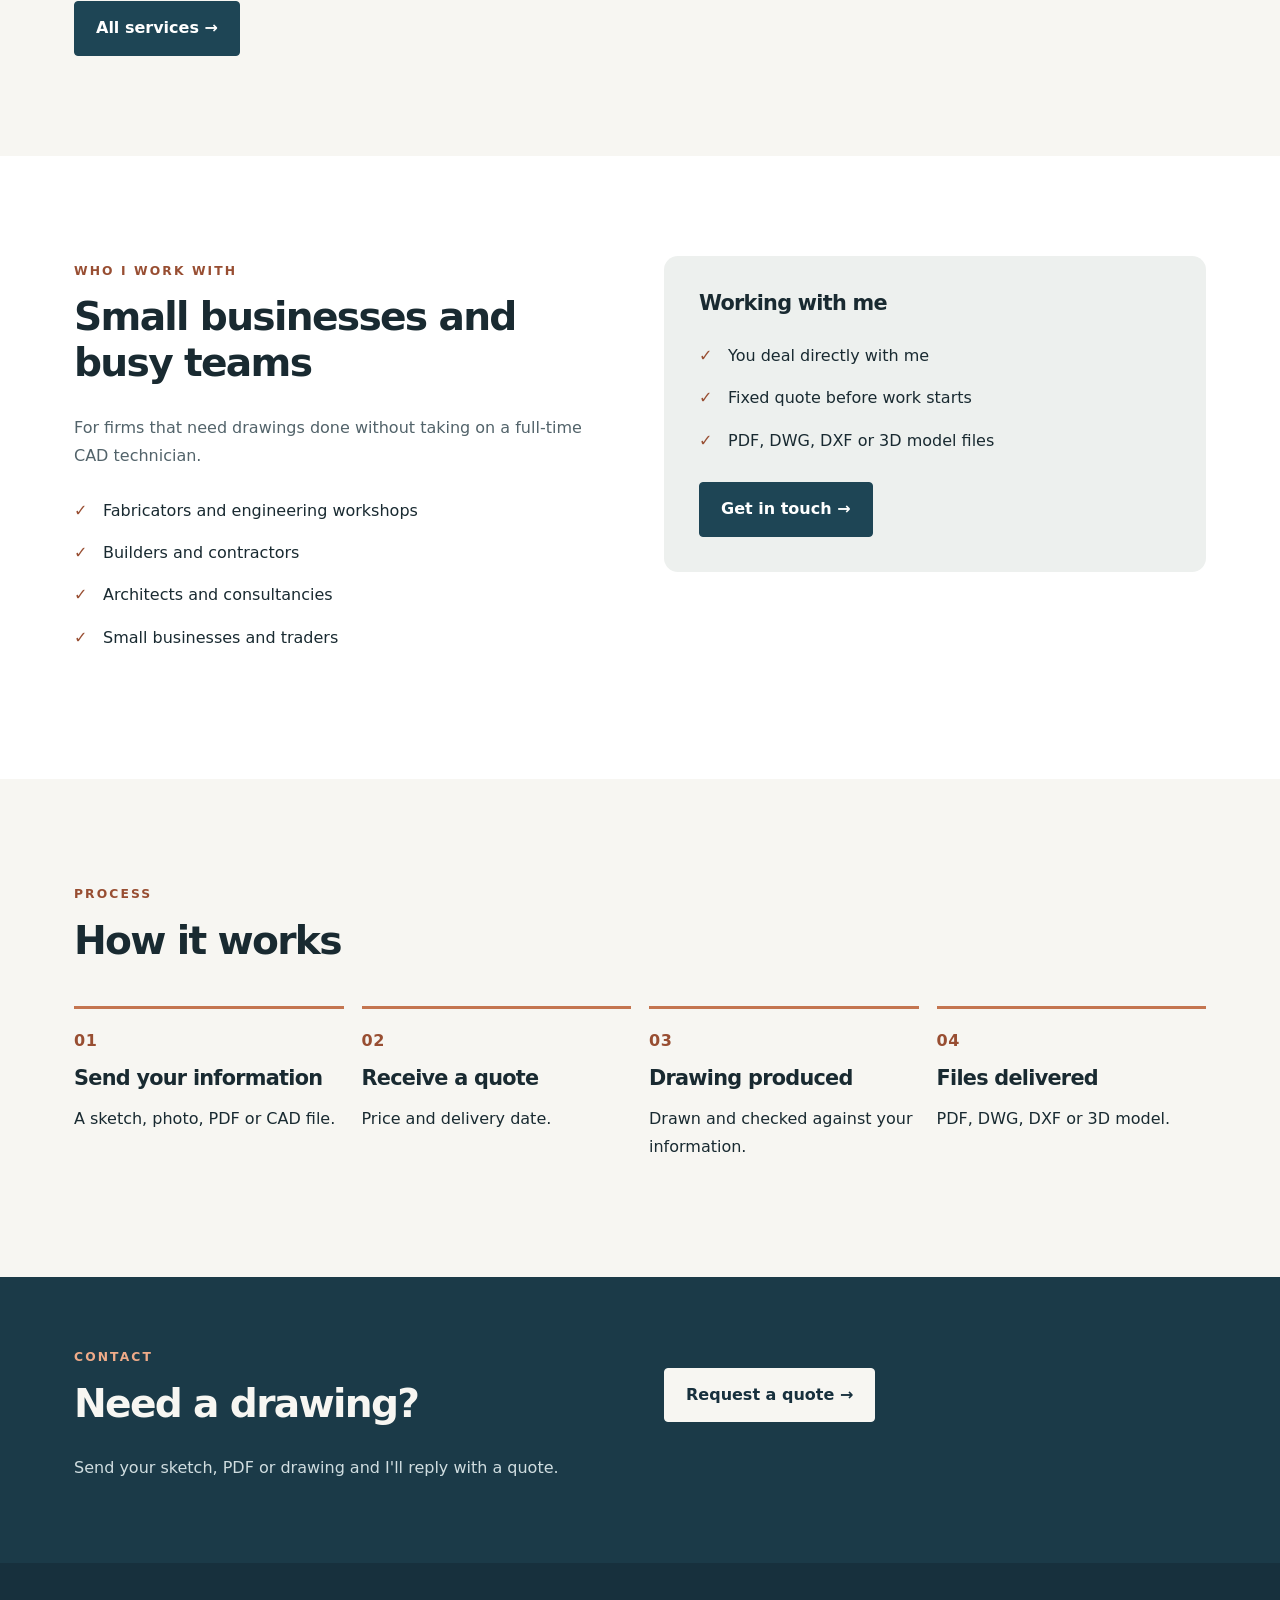
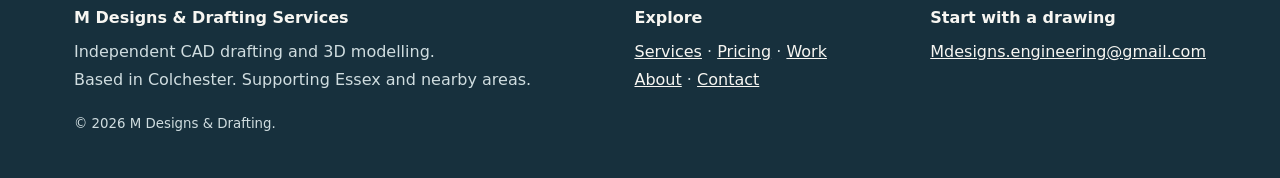
==== commit c6bfbc87: "Simplify copy: plain headings, fewer slogans and bullets - Replace marketing slogans with plain, fac" ====
--- a/index.html
+++ b/index.html
@@ -32,11 +32,11 @@
 
     <title>CAD Drafting &amp; 3D Modelling in Essex | M Designs &amp; Drafting</title>
 
-    <meta name="description" content="Independent CAD drafting and 3D modelling for construction and mechanical work. Extra drawing capacity for small firms and busy teams in Colchester and Essex.">
+    <meta name="description" content="Independent CAD drafting and 3D modelling for construction and mechanical projects in Colchester and Essex.">
 
     <meta property="og:type" content="website">
     <meta property="og:title" content="CAD Drafting &amp; 3D Modelling in Essex">
-    <meta property="og:description" content="Independent CAD drafting and 3D modelling for construction and mechanical work. Extra drawing capacity for small firms and busy teams in Colchester and Essex.">
+    <meta property="og:description" content="Independent CAD drafting and 3D modelling for construction and mechanical projects in Colchester and Essex.">
     <meta property="og:url" content="https://m-designs.uk/">
 
     <meta name="viewport" content="width=device-width, initial-scale=1">
@@ -140,7 +140,7 @@
                 <div>
 
                     <p class="eyebrow">
-                        Independent CAD &amp; Technical Drawing Services
+                        Independent CAD drafting · Colchester, Essex
                     </p>
 
                     <h1>
@@ -149,10 +149,9 @@
 
                     <p class="lead">
 
-                        Construction and mechanical drawings from an independent
-                        designer with hands-on engineering experience. I take the
-                        drawing work off your desk, so your team can stay on site,
-                        in the workshop or with clients.
+                        2D CAD drawings and 3D models for construction and
+                        mechanical projects, supporting small businesses and
+                        teams that need extra drawing capacity.
 
                     </p>
 
@@ -163,7 +162,7 @@
                         </a>
 
                         <a href="services.html" class="btn ghost">
-                            Explore services
+                            View services
                         </a>
 
                     </div>
@@ -197,9 +196,8 @@
             <div class="container">
 
                 <span>✓ Construction &amp; mechanical experience</span>
-                <span>✓ Fixed quote before work starts</span>
-                <span>✓ Deal directly with the designer</span>
-                <span>✓ Based in Colchester, Essex</span>
+                <span>✓ Fixed quotes</span>
+                <span>✓ Based in Colchester</span>
 
             </div>
 
@@ -216,18 +214,9 @@
 
                 <div class="section-head">
 
-                    <p class="eyebrow">What I do</p>
-
-                    <h2>
-                        Drafting support that slots straight into your workflow.
-                    </h2>
-
-                    <p class="muted">
-
-                        From a marked-up PDF to a full set of fabrication drawings,
-                        you get clean, accurate files ready to use.
-
-                    </p>
+                    <p class="eyebrow">Services</p>
+
+                    <h2>What I do</h2>
 
                 </div>
 
@@ -245,8 +234,7 @@
 
                         <p>
 
-                            Redline mark-ups turned into a clean revised issue,
-                            with dimensions, notes and title block updated.
+                            Updates to existing drawings from your mark-ups.
 
                         </p>
 
@@ -263,8 +251,7 @@
 
                         <p>
 
-                            Hand sketches, site measurements and old PDFs
-                            redrawn as clean, editable CAD files.
+                            Sketches, measurements and PDFs redrawn as editable CAD files.
 
                         </p>
 
@@ -281,8 +268,7 @@
 
                         <p>
 
-                            Workshop drawings and SketchUp models for steelwork,
-                            components, plant and installations.
+                            Workshop drawings and SketchUp models.
 
                         </p>
 
@@ -322,13 +308,13 @@
                     <p class="eyebrow">Who I work with</p>
 
                     <h2>
-                        Extra drawing capacity for small firms and busy teams.
+                        Small businesses and busy teams
                     </h2>
 
                     <p class="muted">
 
-                        No need to hire a CAD technician. Send one drawing,
-                        or hand over your overflow work whenever it builds up.
+                        For firms that need drawings done without taking on
+                        a full-time CAD technician.
 
                     </p>
 
@@ -336,13 +322,11 @@
 
                         <li>Fabricators and engineering workshops</li>
 
-                        <li>Builders, contractors and site teams</li>
-
-                        <li>Architects and consultancies with overflow work</li>
-
-                        <li>Mechanical and building services installers</li>
-
-                        <li>Small businesses and traders with a sketch to draw up</li>
+                        <li>Builders and contractors</li>
+
+                        <li>Architects and consultancies</li>
+
+                        <li>Small businesses and traders</li>
 
                     </ul>
 
@@ -353,22 +337,20 @@
 
                 <div class="band">
 
-                    <h3>Why work with an independent?</h3>
+                    <h3>Working with me</h3>
 
                     <ul class="ticks">
 
-                        <li>You speak to the person drawing your job</li>
-
-                        <li>Pay per job, with no salaries, software or overheads</li>
-
-                        <li>Drawings from an engineer who knows how they're used on site and in the workshop</li>
-
-                        <li>A fixed price agreed before any work starts</li>
+                        <li>You deal directly with me</li>
+
+                        <li>Fixed quote before work starts</li>
+
+                        <li>PDF, DWG, DXF or 3D model files</li>
 
                     </ul>
 
                     <a class="btn" href="contact.html">
-                        Send your brief →
+                        Get in touch →
                     </a>
 
                 </div>
@@ -389,105 +371,102 @@
 
                 <div class="section-head">
 
-                    <p class="eyebrow">How it works</p>
+                    <p class="eyebrow">Process</p>
+
+                    <h2>How it works</h2>
+
+                </div>
+
+
+                <div class="steps">
+
+
+                    <!-- STEP 1 -->
+
+                    <div class="step">
+
+                        <h3>Send your information</h3>
+
+                        <p>
+
+                            A sketch, photo, PDF or CAD file.
+
+                        </p>
+
+                    </div>
+
+
+                    <!-- STEP 2 -->
+
+                    <div class="step">
+
+                        <h3>Receive a quote</h3>
+
+                        <p>
+
+                            Price and delivery date.
+
+                        </p>
+
+                    </div>
+
+
+                    <!-- STEP 3 -->
+
+                    <div class="step">
+
+                        <h3>Drawing produced</h3>
+
+                        <p>
+
+                            Drawn and checked against your information.
+
+                        </p>
+
+                    </div>
+
+
+                    <!-- STEP 4 -->
+
+                    <div class="step">
+
+                        <h3>Files delivered</h3>
+
+                        <p>
+
+                            PDF, DWG, DXF or 3D model.
+
+                        </p>
+
+                    </div>
+
+
+                </div>
+
+            </div>
+
+        </section>
+
+
+        <!-- ===================================================== -->
+        <!-- ===== 7. CALL TO ACTION                         ===== -->
+        <!-- ===================================================== -->
+
+        <section class="cta">
+
+            <div class="container grid2">
+
+                <div>
+
+                    <p class="eyebrow">Contact</p>
 
                     <h2>
-                        From rough sketch to finished drawing.
+                        Need a drawing?
                     </h2>
 
-                </div>
-
-
-                <div class="steps">
-
-
-                    <!-- STEP 1 -->
-
-                    <div class="step">
-
-                        <h3>Send what you have</h3>
-
-                        <p>
-
-                            A sketch, photo, PDF or existing CAD file.
-
-                        </p>
-
-                    </div>
-
-
-                    <!-- STEP 2 -->
-
-                    <div class="step">
-
-                        <h3>Get a fixed quote</h3>
-
-                        <p>
-
-                            Price, deliverables and delivery date agreed up front.
-
-                        </p>
-
-                    </div>
-
-
-                    <!-- STEP 3 -->
-
-                    <div class="step">
-
-                        <h3>I draw and check</h3>
-
-                        <p>
-
-                            Every drawing is checked against your information before issue.
-
-                        </p>
-
-                    </div>
-
-
-                    <!-- STEP 4 -->
-
-                    <div class="step">
-
-                        <h3>Receive your files</h3>
-
-                        <p>
-
-                            PDF, DWG, DXF or 3D model, ready to use.
-
-                        </p>
-
-                    </div>
-
-
-                </div>
-
-            </div>
-
-        </section>
-
-
-        <!-- ===================================================== -->
-        <!-- ===== 7. CALL TO ACTION                         ===== -->
-        <!-- ===================================================== -->
-
-        <section class="cta">
-
-            <div class="container grid2">
-
-                <div>
-
-                    <p class="eyebrow">Let's talk</p>
-
-                    <h2>
-                        Drawings piling up?
-                    </h2>
-
                     <p>
 
-                        Send over what you have. You'll get a clear,
-                        fixed quote and an agreed delivery date.
+                        Send your sketch, PDF or drawing and I'll reply with a quote.
 
                     </p>
 
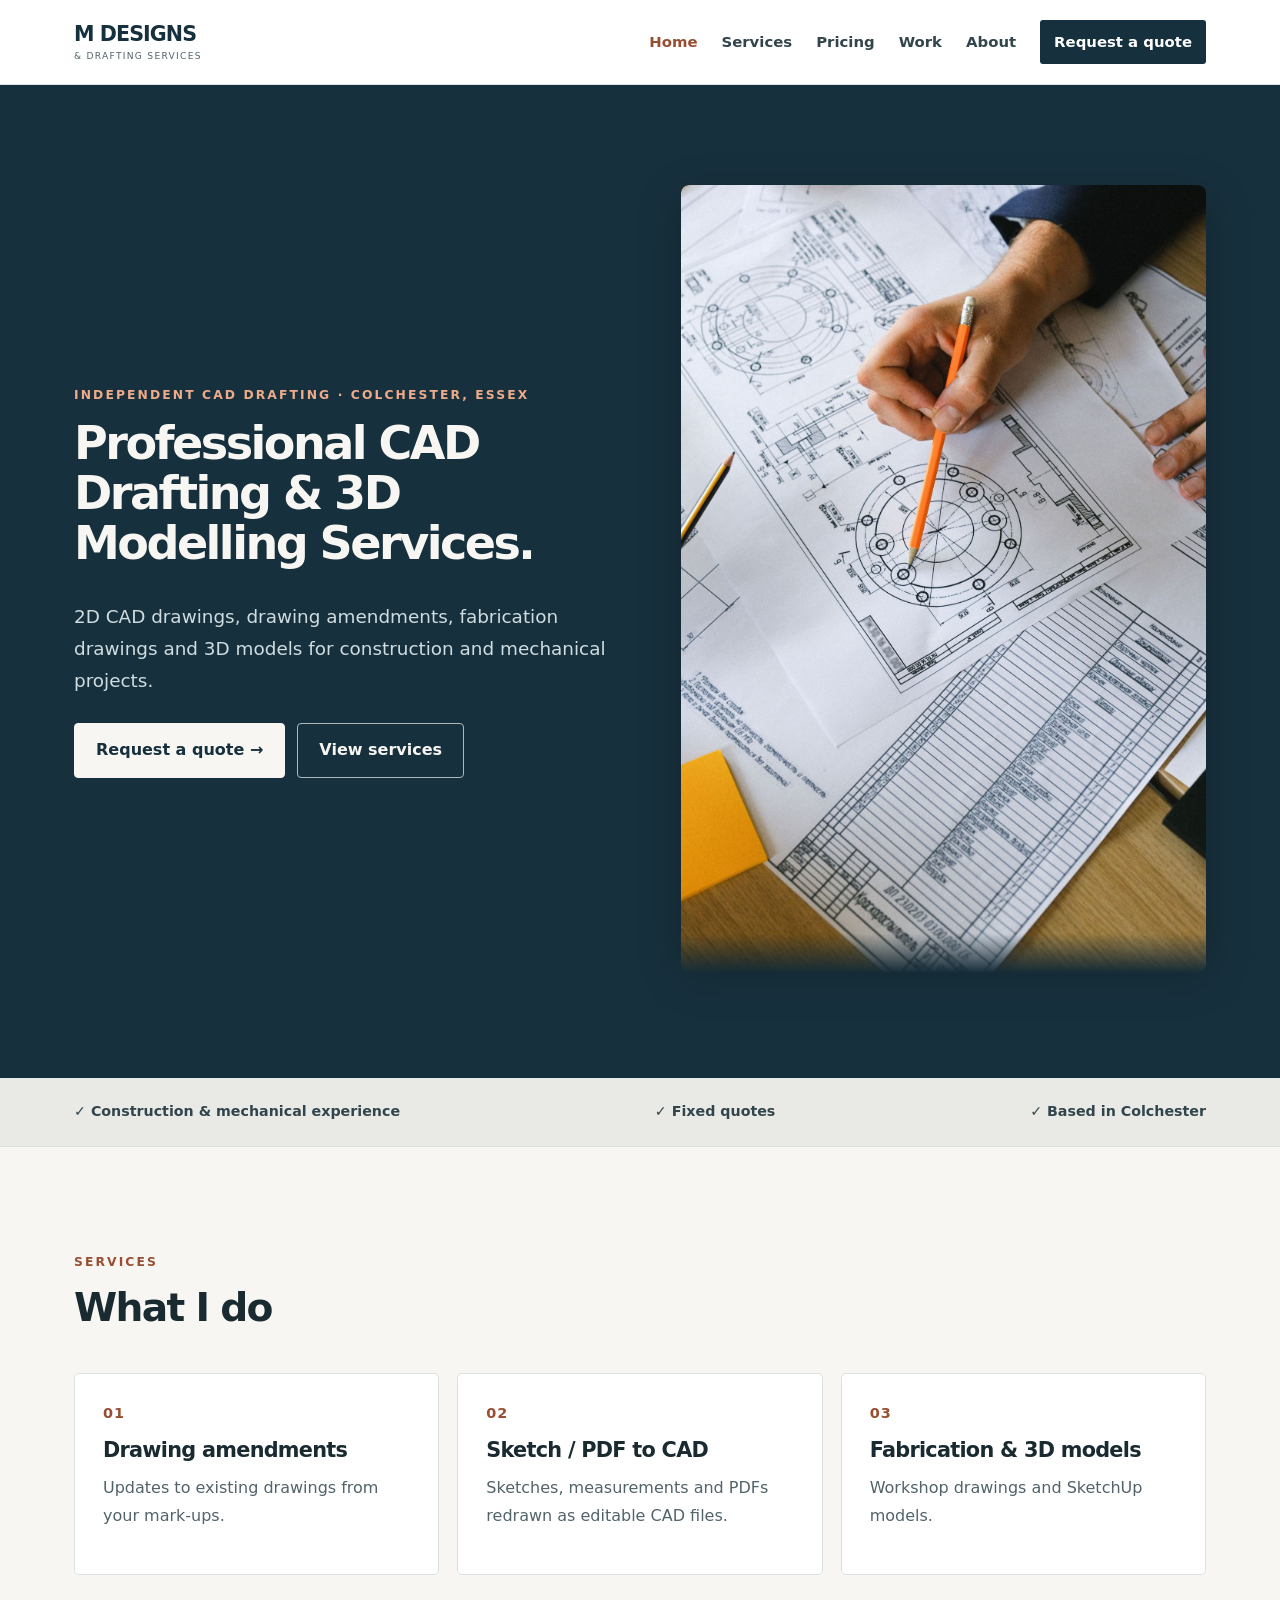
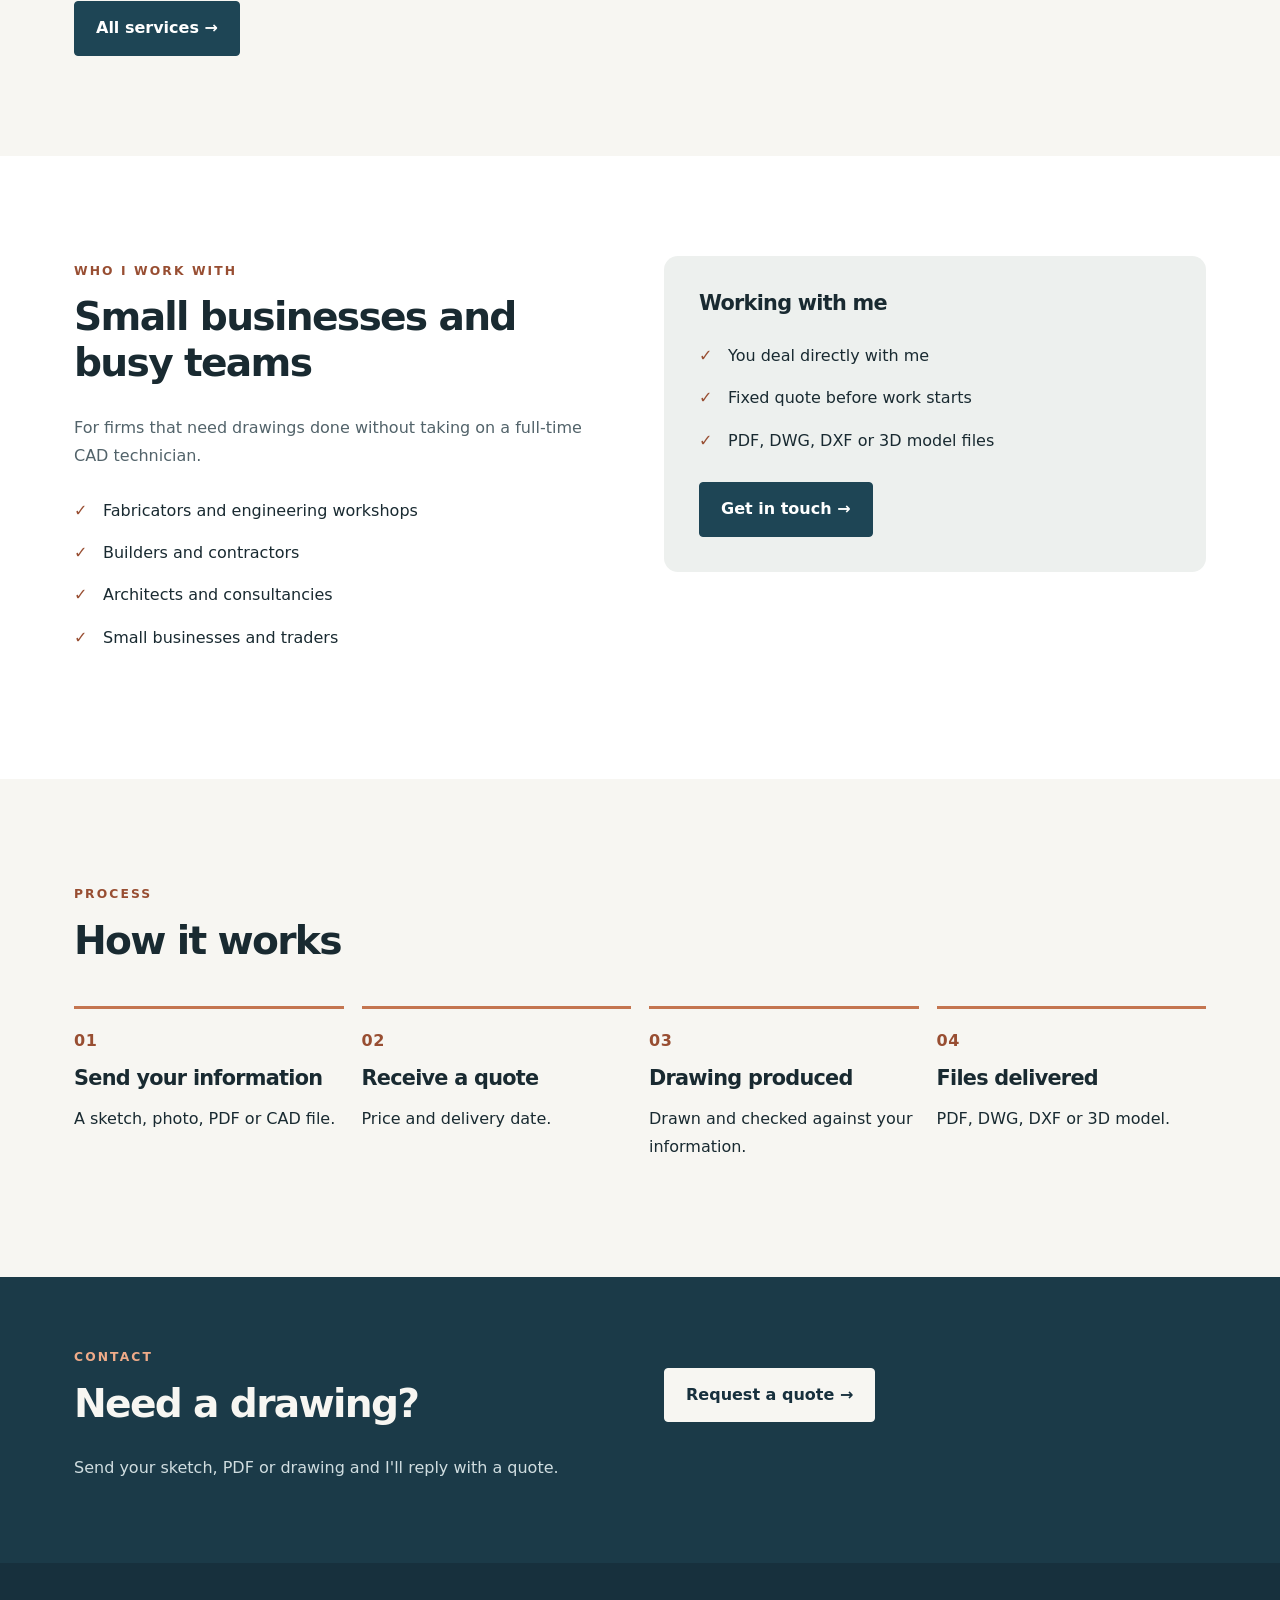
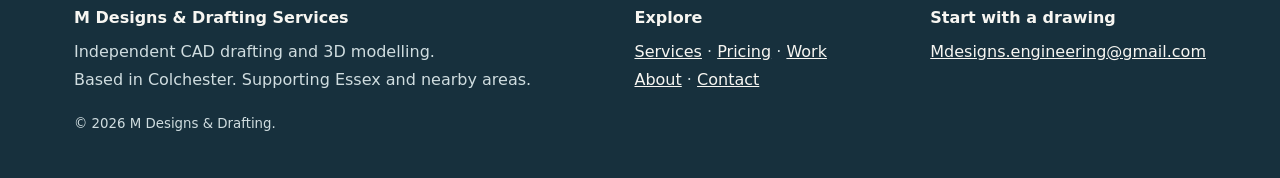
==== commit e3612f14: "Smaller page titles; intros list services directly - Home and inner-page h1 reduced to clamp(2.1rem," ====
--- a/index.html
+++ b/index.html
@@ -52,7 +52,7 @@
 
         /* Main homepage title */
         .hero h1 {
-            font-size: clamp(2.7rem, 5.13vw, 4.86rem);
+            font-size: clamp(2.1rem, 3.6vw, 3.3rem);
         }
 
         /* Section headings */
@@ -149,9 +149,8 @@
 
                     <p class="lead">
 
-                        2D CAD drawings and 3D models for construction and
-                        mechanical projects, supporting small businesses and
-                        teams that need extra drawing capacity.
+                        2D CAD drawings, drawing amendments, fabrication drawings
+                        and 3D models for construction and mechanical projects.
 
                     </p>
 
--- a/styles.css
+++ b/styles.css
@@ -182,3 +182,7 @@
 
 /* Work page: image-based drawing previews */
 .portfolio .drawing-preview img{display:block;width:100%;height:auto}
+
+/* Page title sizes (smaller, consistent across pages) */
+.subhero h1,.reference-hero h1{font-size:clamp(2.1rem,3.6vw,3.3rem)}
+h2,.service-head h2,.brief-panel h2{font-size:clamp(1.8rem,3.06vw,2.7rem)}
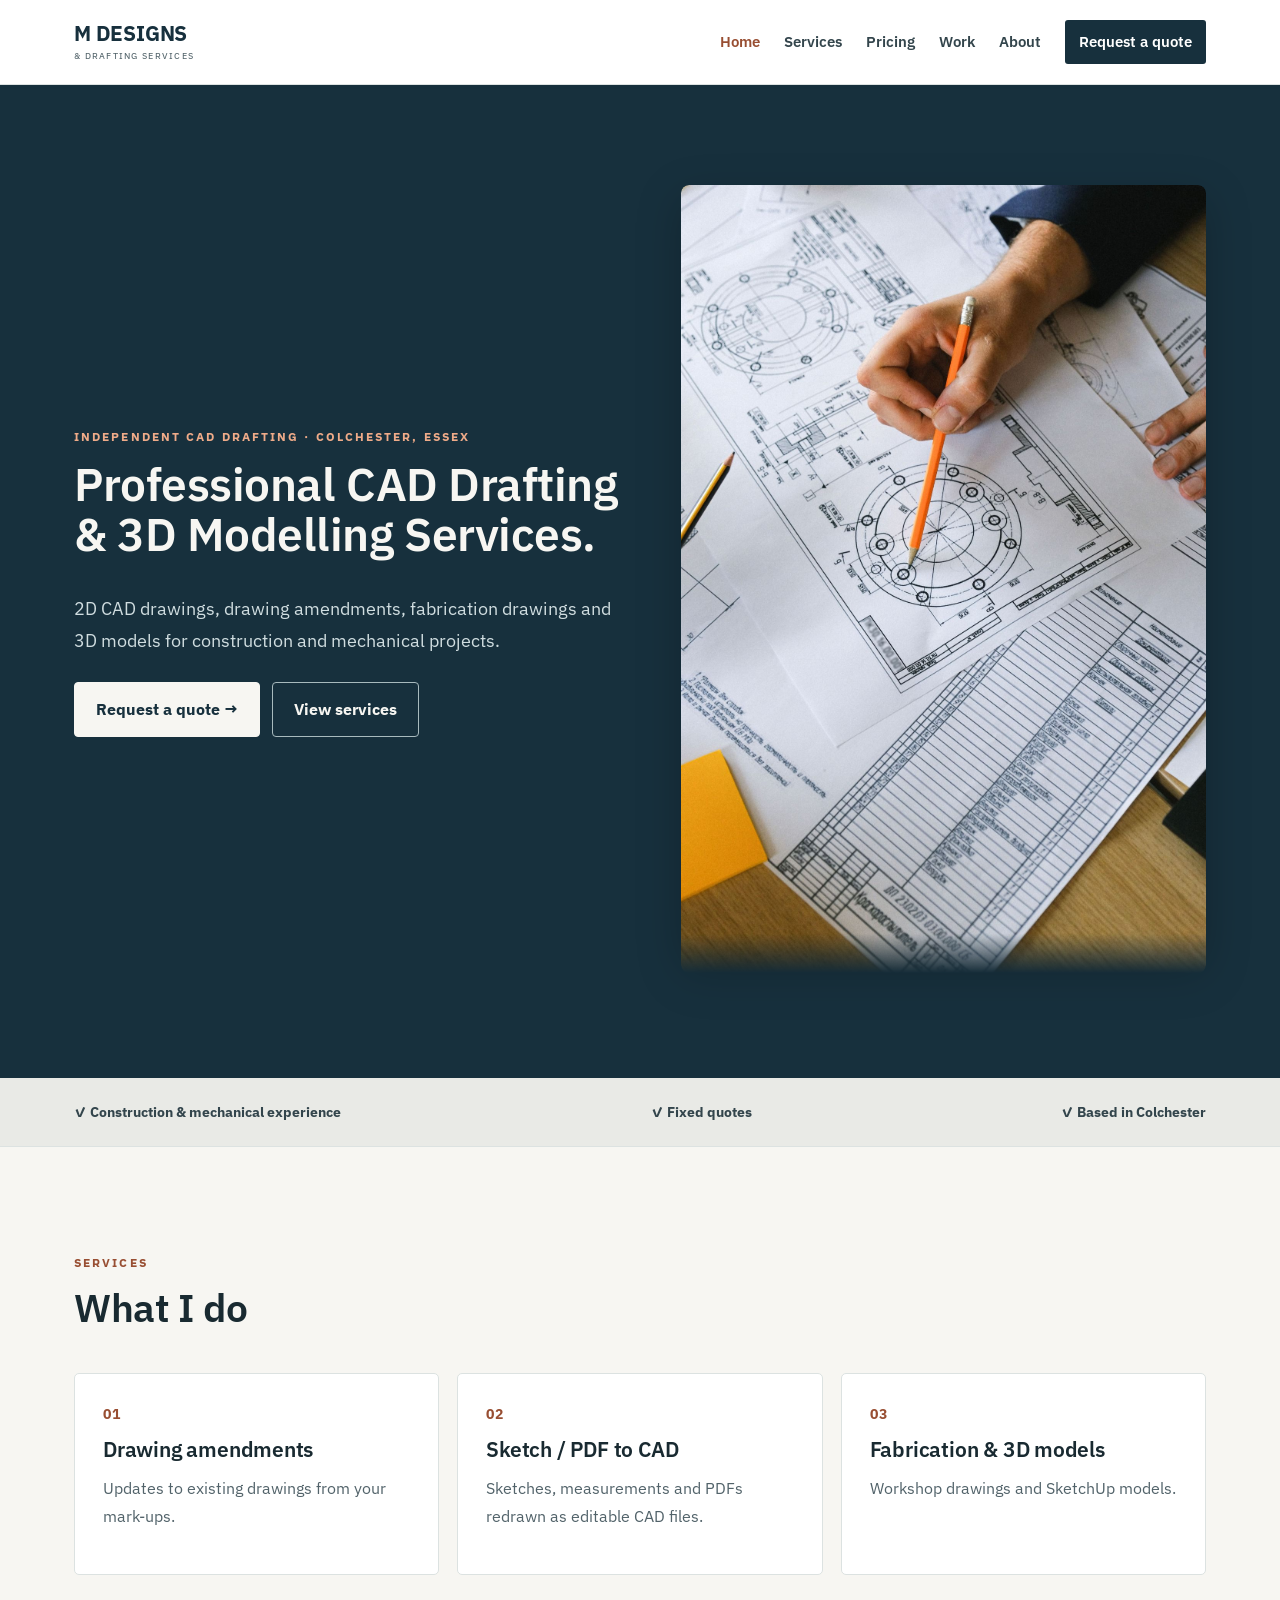
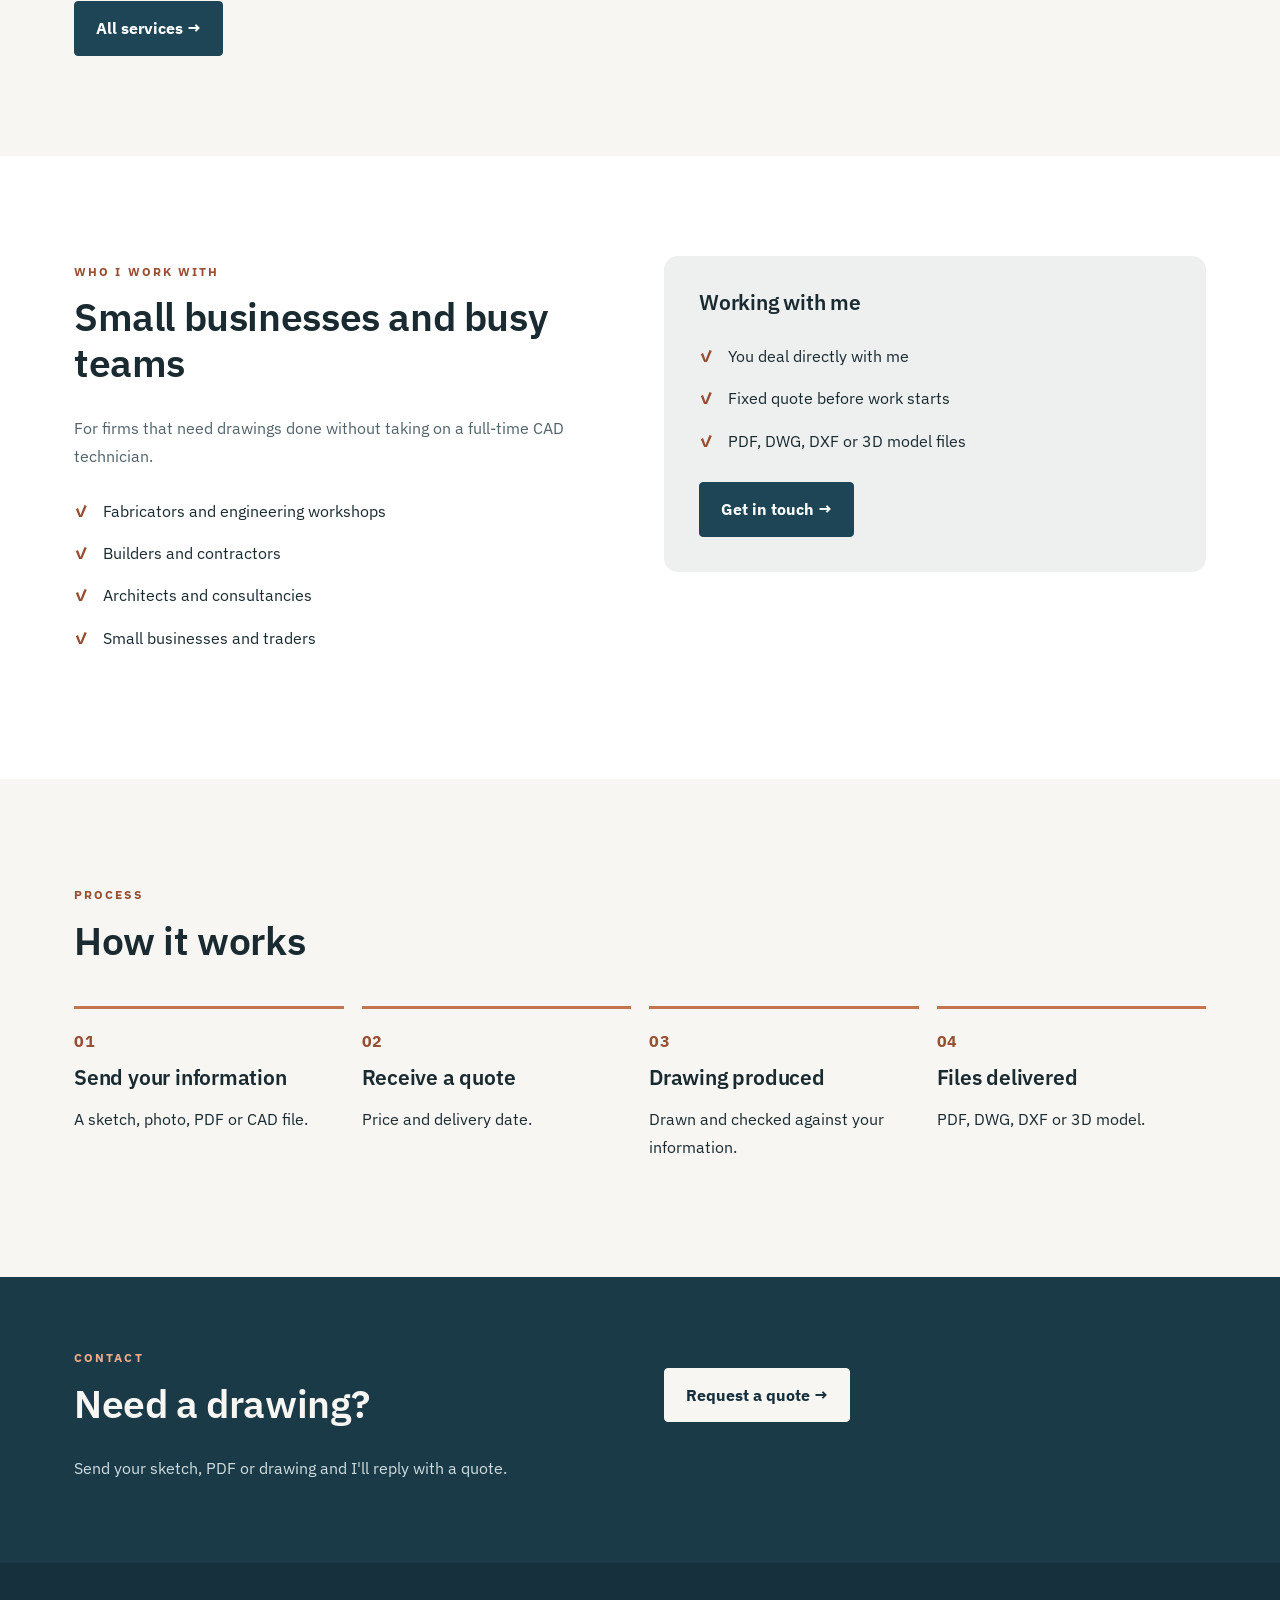
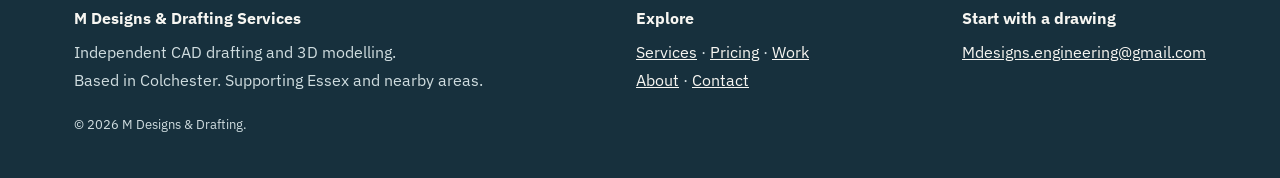
==== commit 305cbc63: "Switch typeface to IBM Plex Sans - Load IBM Plex Sans from Google Fonts on every page - Headings use" ====
--- a/index.html
+++ b/index.html
@@ -43,6 +43,7 @@
     <meta name="theme-color" content="#101f31">
 
     <link rel="canonical" href="https://m-designs.uk/">
+    <link rel="preconnect" href="https://fonts.googleapis.com"><link rel="preconnect" href="https://fonts.gstatic.com" crossorigin><link rel="stylesheet" href="https://fonts.googleapis.com/css2?family=IBM+Plex+Sans:wght@400;500;600;700&display=swap">
     <link rel="stylesheet" href="styles.css">
 
 
--- a/styles.css
+++ b/styles.css
@@ -186,3 +186,8 @@
 /* Page title sizes (smaller, consistent across pages) */
 .subhero h1,.reference-hero h1{font-size:clamp(2.1rem,3.6vw,3.3rem)}
 h2,.service-head h2,.brief-panel h2{font-size:clamp(1.8rem,3.06vw,2.7rem)}
+
+/* Typeface: IBM Plex Sans, with normal (not squeezed) heading spacing */
+body{font-family:"IBM Plex Sans",ui-sans-serif,system-ui,-apple-system,"Segoe UI",sans-serif}
+h1,h2,h3,.service-tile .tile-copy h3{letter-spacing:-.01em;font-weight:600}
+.brand{letter-spacing:-.01em;font-weight:700}
